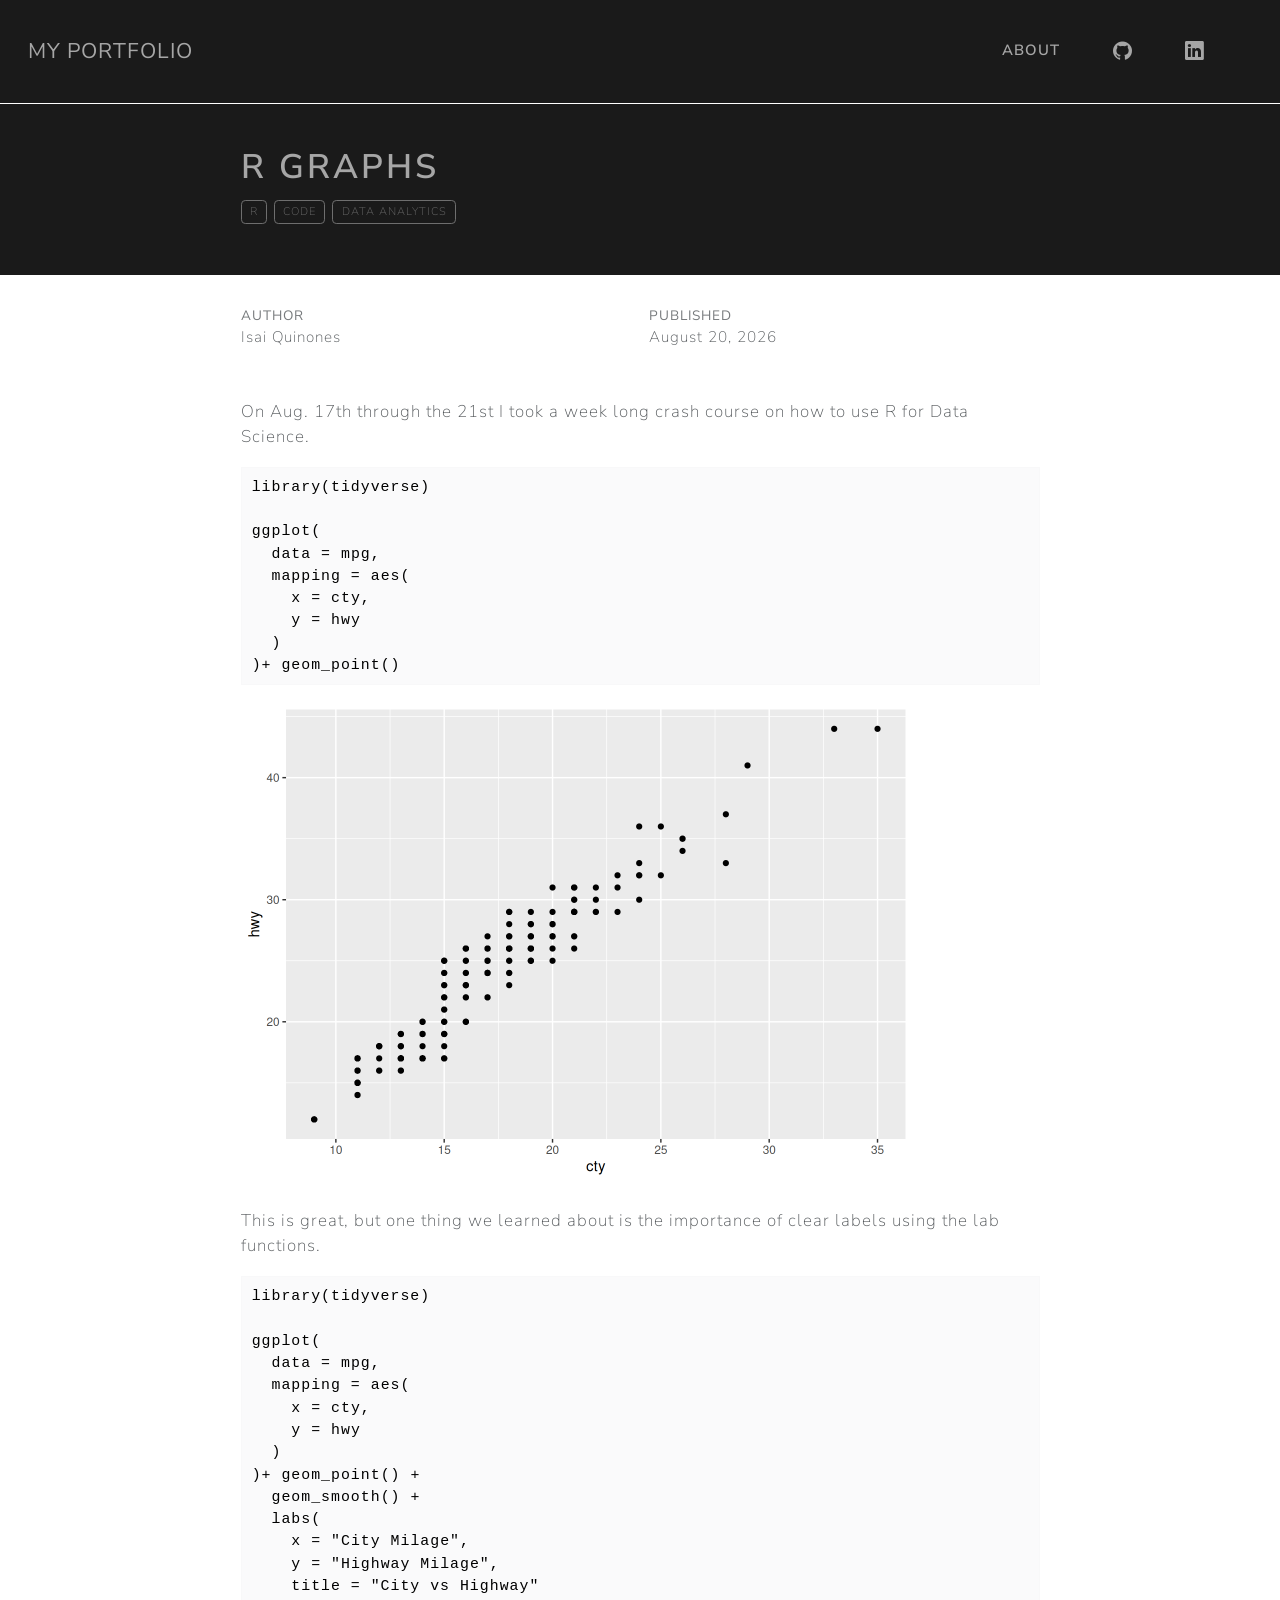
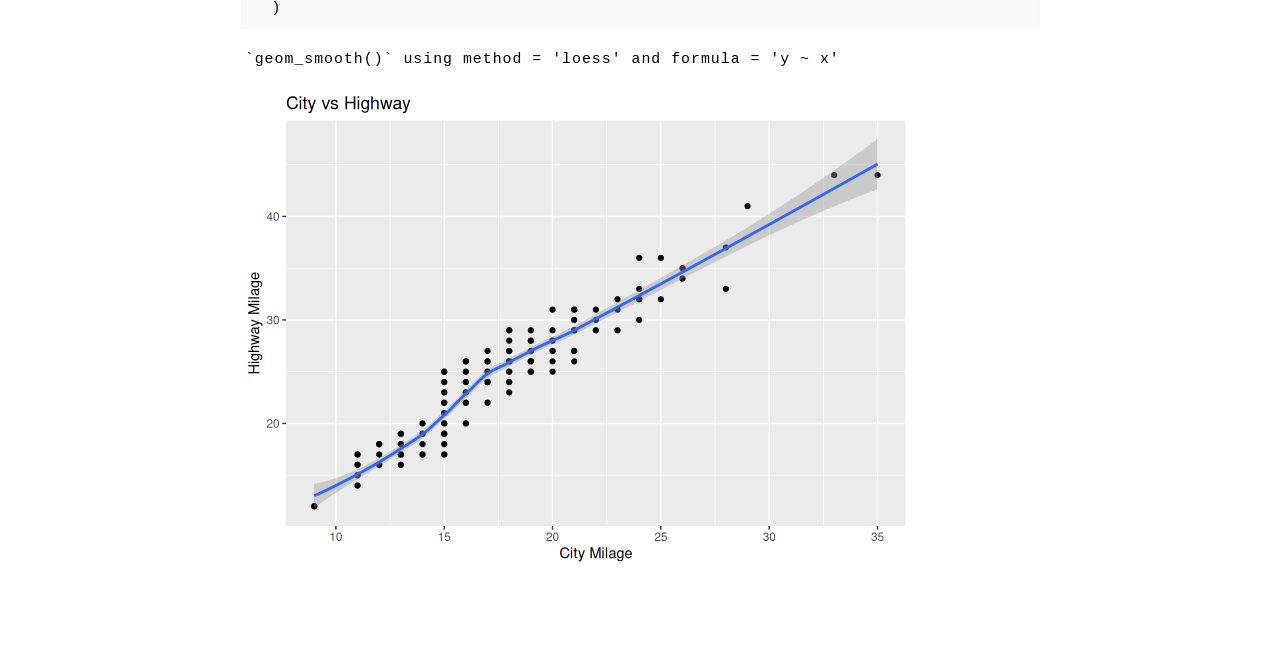
==== docs/posts/cool_ggplot_work/index.html @ ca0d8108 "1:26 pm Changes" ====
<!DOCTYPE html>
<html xmlns="http://www.w3.org/1999/xhtml" lang="en" xml:lang="en"><head>

<meta charset="utf-8">
<meta name="generator" content="quarto-1.8.27">

<meta name="viewport" content="width=device-width, initial-scale=1.0, user-scalable=yes">

<meta name="author" content="Isai Quinones">
<meta name="dcterms.date" content="2026-08-20">

<title>R Graphs – My Portfolio</title>
<style>
code{white-space: pre-wrap;}
span.smallcaps{font-variant: small-caps;}
div.columns{display: flex; gap: min(4vw, 1.5em);}
div.column{flex: auto; overflow-x: auto;}
div.hanging-indent{margin-left: 1.5em; text-indent: -1.5em;}
ul.task-list{list-style: none;}
ul.task-list li input[type="checkbox"] {
  width: 0.8em;
  margin: 0 0.8em 0.2em -1em; /* quarto-specific, see https://github.com/quarto-dev/quarto-cli/issues/4556 */ 
  vertical-align: middle;
}
/* CSS for syntax highlighting */
html { -webkit-text-size-adjust: 100%; }
pre > code.sourceCode { white-space: pre; position: relative; }
pre > code.sourceCode > span { display: inline-block; line-height: 1.25; }
pre > code.sourceCode > span:empty { height: 1.2em; }
.sourceCode { overflow: visible; }
code.sourceCode > span { color: inherit; text-decoration: inherit; }
div.sourceCode { margin: 1em 0; }
pre.sourceCode { margin: 0; }
@media screen {
div.sourceCode { overflow: auto; }
}
@media print {
pre > code.sourceCode { white-space: pre-wrap; }
pre > code.sourceCode > span { text-indent: -5em; padding-left: 5em; }
}
pre.numberSource code
  { counter-reset: source-line 0; }
pre.numberSource code > span
  { position: relative; left: -4em; counter-increment: source-line; }
pre.numberSource code > span > a:first-child::before
  { content: counter(source-line);
    position: relative; left: -1em; text-align: right; vertical-align: baseline;
    border: none; display: inline-block;
    -webkit-touch-callout: none; -webkit-user-select: none;
    -khtml-user-select: none; -moz-user-select: none;
    -ms-user-select: none; user-select: none;
    padding: 0 4px; width: 4em;
  }
pre.numberSource { margin-left: 3em;  padding-left: 4px; }
div.sourceCode
  {   }
@media screen {
pre > code.sourceCode > span > a:first-child::before { text-decoration: underline; }
}
</style>


<script src="../../site_libs/quarto-nav/quarto-nav.js"></script>
<script src="../../site_libs/quarto-nav/headroom.min.js"></script>
<script src="../../site_libs/clipboard/clipboard.min.js"></script>
<script src="../../site_libs/quarto-search/autocomplete.umd.js"></script>
<script src="../../site_libs/quarto-search/fuse.min.js"></script>
<script src="../../site_libs/quarto-search/quarto-search.js"></script>
<meta name="quarto:offset" content="../../">
<script src="../../site_libs/quarto-html/quarto.js" type="module"></script>
<script src="../../site_libs/quarto-html/tabsets/tabsets.js" type="module"></script>
<script src="../../site_libs/quarto-html/axe/axe-check.js" type="module"></script>
<script src="../../site_libs/quarto-html/popper.min.js"></script>
<script src="../../site_libs/quarto-html/tippy.umd.min.js"></script>
<script src="../../site_libs/quarto-html/anchor.min.js"></script>
<link href="../../site_libs/quarto-html/tippy.css" rel="stylesheet">
<link href="../../site_libs/quarto-html/quarto-syntax-highlighting-ed96de9b727972fe78a7b5d16c58bf87.css" rel="stylesheet" id="quarto-text-highlighting-styles">
<script src="../../site_libs/bootstrap/bootstrap.min.js"></script>
<link href="../../site_libs/bootstrap/bootstrap-icons.css" rel="stylesheet">
<link href="../../site_libs/bootstrap/bootstrap-ecc2c41da66b8dbb0d339e6754a59479.min.css" rel="stylesheet" append-hash="true" id="quarto-bootstrap" data-mode="light">
<script id="quarto-search-options" type="application/json">{
  "location": "navbar",
  "copy-button": false,
  "collapse-after": 3,
  "panel-placement": "end",
  "type": "overlay",
  "limit": 50,
  "keyboard-shortcut": [
    "f",
    "/",
    "s"
  ],
  "show-item-context": false,
  "language": {
    "search-no-results-text": "No results",
    "search-matching-documents-text": "matching documents",
    "search-copy-link-title": "Copy link to search",
    "search-hide-matches-text": "Hide additional matches",
    "search-more-match-text": "more match in this document",
    "search-more-matches-text": "more matches in this document",
    "search-clear-button-title": "Clear",
    "search-text-placeholder": "",
    "search-detached-cancel-button-title": "Cancel",
    "search-submit-button-title": "Submit",
    "search-label": "Search"
  }
}</script>


<link rel="stylesheet" href="../../styles.css">
</head>

<body class="nav-fixed fullcontent quarto-light">

<div id="quarto-search-results"></div>
  <header id="quarto-header" class="headroom fixed-top quarto-banner">
    <nav class="navbar navbar-expand-lg " data-bs-theme="dark">
      <div class="navbar-container container-fluid">
      <div class="navbar-brand-container mx-auto">
    <a class="navbar-brand" href="../../index.html">
    <span class="navbar-title">My Portfolio</span>
    </a>
  </div>
            <div id="quarto-search" class="" title="Search"></div>
          <button class="navbar-toggler" type="button" data-bs-toggle="collapse" data-bs-target="#navbarCollapse" aria-controls="navbarCollapse" role="menu" aria-expanded="false" aria-label="Toggle navigation" onclick="if (window.quartoToggleHeadroom) { window.quartoToggleHeadroom(); }">
  <span class="navbar-toggler-icon"></span>
</button>
          <div class="collapse navbar-collapse" id="navbarCollapse">
            <ul class="navbar-nav navbar-nav-scroll ms-auto">
  <li class="nav-item">
    <a class="nav-link" href="../../about.html"> 
<span class="menu-text">About</span></a>
  </li>  
  <li class="nav-item compact">
    <a class="nav-link" href="https://github.com/iquinones2/R-Data-Science-Portfolio.git"> <i class="bi bi-github" role="img">
</i> 
<span class="menu-text"></span></a>
  </li>  
  <li class="nav-item compact">
    <a class="nav-link" href="https://www.linkedin.com/in/isai-quinones-a147b42b8"> <i class="bi bi-linkedin" role="img">
</i> 
<span class="menu-text"></span></a>
  </li>  
</ul>
          </div> <!-- /navcollapse -->
            <div class="quarto-navbar-tools">
</div>
      </div> <!-- /container-fluid -->
    </nav>
</header>
<!-- content -->
<header id="title-block-header" class="quarto-title-block default page-columns page-full">
  <div class="quarto-title-banner page-columns page-full">
    <div class="quarto-title column-body">
      <h1 class="title">R Graphs</h1>
                                <div class="quarto-categories">
                <div class="quarto-category">R</div>
                <div class="quarto-category">Code</div>
                <div class="quarto-category">data analytics</div>
              </div>
                  </div>
  </div>
    
  
  <div class="quarto-title-meta">

      <div>
      <div class="quarto-title-meta-heading">Author</div>
      <div class="quarto-title-meta-contents">
               <p>Isai Quinones </p>
            </div>
    </div>
      
      <div>
      <div class="quarto-title-meta-heading">Published</div>
      <div class="quarto-title-meta-contents">
        <p class="date">August 20, 2026</p>
      </div>
    </div>
    
      
    </div>
    
  
  </header><div id="quarto-content" class="quarto-container page-columns page-rows-contents page-layout-article page-navbar">
<!-- sidebar -->
<!-- margin-sidebar -->
    
<!-- main -->
<main class="content quarto-banner-title-block" id="quarto-document-content">





<p>On Aug.&nbsp;17th through the 21st I took a week long crash course on how to use R for Data Science.</p>
<div class="cell">
<div class="code-copy-outer-scaffold"><div class="sourceCode cell-code" id="cb1"><pre class="sourceCode r code-with-copy"><code class="sourceCode r"><span id="cb1-1"><a href="#cb1-1" aria-hidden="true" tabindex="-1"></a><span class="fu">library</span>(tidyverse)</span>
<span id="cb1-2"><a href="#cb1-2" aria-hidden="true" tabindex="-1"></a></span>
<span id="cb1-3"><a href="#cb1-3" aria-hidden="true" tabindex="-1"></a><span class="fu">ggplot</span>(</span>
<span id="cb1-4"><a href="#cb1-4" aria-hidden="true" tabindex="-1"></a>  <span class="at">data =</span> mpg, </span>
<span id="cb1-5"><a href="#cb1-5" aria-hidden="true" tabindex="-1"></a>  <span class="at">mapping =</span> <span class="fu">aes</span>(</span>
<span id="cb1-6"><a href="#cb1-6" aria-hidden="true" tabindex="-1"></a>    <span class="at">x =</span> cty,</span>
<span id="cb1-7"><a href="#cb1-7" aria-hidden="true" tabindex="-1"></a>    <span class="at">y =</span> hwy</span>
<span id="cb1-8"><a href="#cb1-8" aria-hidden="true" tabindex="-1"></a>  )</span>
<span id="cb1-9"><a href="#cb1-9" aria-hidden="true" tabindex="-1"></a>)<span class="sc">+</span> <span class="fu">geom_point</span>()</span></code></pre></div><button title="Copy to Clipboard" class="code-copy-button"><i class="bi"></i></button></div>
<div class="cell-output-display">
<div>
<figure class="figure">
<p><img src="index_files/figure-html/MPG in city vs highway-1.png" class="img-fluid figure-img" width="672"></p>
</figure>
</div>
</div>
</div>
<p>This is great, but one thing we learned about is the importance of clear labels using the lab functions.</p>
<div class="cell">
<div class="code-copy-outer-scaffold"><div class="sourceCode cell-code" id="cb2"><pre class="sourceCode r code-with-copy"><code class="sourceCode r"><span id="cb2-1"><a href="#cb2-1" aria-hidden="true" tabindex="-1"></a><span class="fu">library</span>(tidyverse)</span>
<span id="cb2-2"><a href="#cb2-2" aria-hidden="true" tabindex="-1"></a></span>
<span id="cb2-3"><a href="#cb2-3" aria-hidden="true" tabindex="-1"></a><span class="fu">ggplot</span>(</span>
<span id="cb2-4"><a href="#cb2-4" aria-hidden="true" tabindex="-1"></a>  <span class="at">data =</span> mpg, </span>
<span id="cb2-5"><a href="#cb2-5" aria-hidden="true" tabindex="-1"></a>  <span class="at">mapping =</span> <span class="fu">aes</span>(</span>
<span id="cb2-6"><a href="#cb2-6" aria-hidden="true" tabindex="-1"></a>    <span class="at">x =</span> cty,</span>
<span id="cb2-7"><a href="#cb2-7" aria-hidden="true" tabindex="-1"></a>    <span class="at">y =</span> hwy</span>
<span id="cb2-8"><a href="#cb2-8" aria-hidden="true" tabindex="-1"></a>  )</span>
<span id="cb2-9"><a href="#cb2-9" aria-hidden="true" tabindex="-1"></a>)<span class="sc">+</span> <span class="fu">geom_point</span>() <span class="sc">+</span> </span>
<span id="cb2-10"><a href="#cb2-10" aria-hidden="true" tabindex="-1"></a>  <span class="fu">geom_smooth</span>() <span class="sc">+</span> </span>
<span id="cb2-11"><a href="#cb2-11" aria-hidden="true" tabindex="-1"></a>  <span class="fu">labs</span>(</span>
<span id="cb2-12"><a href="#cb2-12" aria-hidden="true" tabindex="-1"></a>    <span class="at">x =</span> <span class="st">"City Milage"</span>,</span>
<span id="cb2-13"><a href="#cb2-13" aria-hidden="true" tabindex="-1"></a>    <span class="at">y =</span> <span class="st">"Highway Milage"</span>, </span>
<span id="cb2-14"><a href="#cb2-14" aria-hidden="true" tabindex="-1"></a>    <span class="at">title =</span> <span class="st">"City vs Highway"</span></span>
<span id="cb2-15"><a href="#cb2-15" aria-hidden="true" tabindex="-1"></a>  )</span></code></pre></div><button title="Copy to Clipboard" class="code-copy-button"><i class="bi"></i></button></div>
<div class="cell-output cell-output-stderr">
<pre><code>`geom_smooth()` using method = 'loess' and formula = 'y ~ x'</code></pre>
</div>
<div class="cell-output-display">
<div>
<figure class="figure">
<p><img src="index_files/figure-html/c2-1.png" class="img-fluid figure-img" width="672"></p>
</figure>
</div>
</div>
</div>



</main> <!-- /main -->
<script id="quarto-html-after-body" type="application/javascript">
  window.document.addEventListener("DOMContentLoaded", function (event) {
    const icon = "";
    const anchorJS = new window.AnchorJS();
    anchorJS.options = {
      placement: 'right',
      icon: icon
    };
    anchorJS.add('.anchored');
    const isCodeAnnotation = (el) => {
      for (const clz of el.classList) {
        if (clz.startsWith('code-annotation-')) {                     
          return true;
        }
      }
      return false;
    }
    const onCopySuccess = function(e) {
      // button target
      const button = e.trigger;
      // don't keep focus
      button.blur();
      // flash "checked"
      button.classList.add('code-copy-button-checked');
      var currentTitle = button.getAttribute("title");
      button.setAttribute("title", "Copied!");
      let tooltip;
      if (window.bootstrap) {
        button.setAttribute("data-bs-toggle", "tooltip");
        button.setAttribute("data-bs-placement", "left");
        button.setAttribute("data-bs-title", "Copied!");
        tooltip = new bootstrap.Tooltip(button, 
          { trigger: "manual", 
            customClass: "code-copy-button-tooltip",
            offset: [0, -8]});
        tooltip.show();    
      }
      setTimeout(function() {
        if (tooltip) {
          tooltip.hide();
          button.removeAttribute("data-bs-title");
          button.removeAttribute("data-bs-toggle");
          button.removeAttribute("data-bs-placement");
        }
        button.setAttribute("title", currentTitle);
        button.classList.remove('code-copy-button-checked');
      }, 1000);
      // clear code selection
      e.clearSelection();
    }
    const getTextToCopy = function(trigger) {
      const outerScaffold = trigger.parentElement.cloneNode(true);
      const codeEl = outerScaffold.querySelector('code');
      for (const childEl of codeEl.children) {
        if (isCodeAnnotation(childEl)) {
          childEl.remove();
        }
      }
      return codeEl.innerText;
    }
    const clipboard = new window.ClipboardJS('.code-copy-button:not([data-in-quarto-modal])', {
      text: getTextToCopy
    });
    clipboard.on('success', onCopySuccess);
    if (window.document.getElementById('quarto-embedded-source-code-modal')) {
      const clipboardModal = new window.ClipboardJS('.code-copy-button[data-in-quarto-modal]', {
        text: getTextToCopy,
        container: window.document.getElementById('quarto-embedded-source-code-modal')
      });
      clipboardModal.on('success', onCopySuccess);
    }
      var localhostRegex = new RegExp(/^(?:http|https):\/\/localhost\:?[0-9]*\//);
      var mailtoRegex = new RegExp(/^mailto:/);
        var filterRegex = new RegExp('/' + window.location.host + '/');
      var isInternal = (href) => {
          return filterRegex.test(href) || localhostRegex.test(href) || mailtoRegex.test(href);
      }
      // Inspect non-navigation links and adorn them if external
     var links = window.document.querySelectorAll('a[href]:not(.nav-link):not(.navbar-brand):not(.toc-action):not(.sidebar-link):not(.sidebar-item-toggle):not(.pagination-link):not(.no-external):not([aria-hidden]):not(.dropdown-item):not(.quarto-navigation-tool):not(.about-link)');
      for (var i=0; i<links.length; i++) {
        const link = links[i];
        if (!isInternal(link.href)) {
          // undo the damage that might have been done by quarto-nav.js in the case of
          // links that we want to consider external
          if (link.dataset.originalHref !== undefined) {
            link.href = link.dataset.originalHref;
          }
        }
      }
    function tippyHover(el, contentFn, onTriggerFn, onUntriggerFn) {
      const config = {
        allowHTML: true,
        maxWidth: 500,
        delay: 100,
        arrow: false,
        appendTo: function(el) {
            return el.parentElement;
        },
        interactive: true,
        interactiveBorder: 10,
        theme: 'quarto',
        placement: 'bottom-start',
      };
      if (contentFn) {
        config.content = contentFn;
      }
      if (onTriggerFn) {
        config.onTrigger = onTriggerFn;
      }
      if (onUntriggerFn) {
        config.onUntrigger = onUntriggerFn;
      }
      window.tippy(el, config); 
    }
    const noterefs = window.document.querySelectorAll('a[role="doc-noteref"]');
    for (var i=0; i<noterefs.length; i++) {
      const ref = noterefs[i];
      tippyHover(ref, function() {
        // use id or data attribute instead here
        let href = ref.getAttribute('data-footnote-href') || ref.getAttribute('href');
        try { href = new URL(href).hash; } catch {}
        const id = href.replace(/^#\/?/, "");
        const note = window.document.getElementById(id);
        if (note) {
          return note.innerHTML;
        } else {
          return "";
        }
      });
    }
    const xrefs = window.document.querySelectorAll('a.quarto-xref');
    const processXRef = (id, note) => {
      // Strip column container classes
      const stripColumnClz = (el) => {
        el.classList.remove("page-full", "page-columns");
        if (el.children) {
          for (const child of el.children) {
            stripColumnClz(child);
          }
        }
      }
      stripColumnClz(note)
      if (id === null || id.startsWith('sec-')) {
        // Special case sections, only their first couple elements
        const container = document.createElement("div");
        if (note.children && note.children.length > 2) {
          container.appendChild(note.children[0].cloneNode(true));
          for (let i = 1; i < note.children.length; i++) {
            const child = note.children[i];
            if (child.tagName === "P" && child.innerText === "") {
              continue;
            } else {
              container.appendChild(child.cloneNode(true));
              break;
            }
          }
          if (window.Quarto?.typesetMath) {
            window.Quarto.typesetMath(container);
          }
          return container.innerHTML
        } else {
          if (window.Quarto?.typesetMath) {
            window.Quarto.typesetMath(note);
          }
          return note.innerHTML;
        }
      } else {
        // Remove any anchor links if they are present
        const anchorLink = note.querySelector('a.anchorjs-link');
        if (anchorLink) {
          anchorLink.remove();
        }
        if (window.Quarto?.typesetMath) {
          window.Quarto.typesetMath(note);
        }
        if (note.classList.contains("callout")) {
          return note.outerHTML;
        } else {
          return note.innerHTML;
        }
      }
    }
    for (var i=0; i<xrefs.length; i++) {
      const xref = xrefs[i];
      tippyHover(xref, undefined, function(instance) {
        instance.disable();
        let url = xref.getAttribute('href');
        let hash = undefined; 
        if (url.startsWith('#')) {
          hash = url;
        } else {
          try { hash = new URL(url).hash; } catch {}
        }
        if (hash) {
          const id = hash.replace(/^#\/?/, "");
          const note = window.document.getElementById(id);
          if (note !== null) {
            try {
              const html = processXRef(id, note.cloneNode(true));
              instance.setContent(html);
            } finally {
              instance.enable();
              instance.show();
            }
          } else {
            // See if we can fetch this
            fetch(url.split('#')[0])
            .then(res => res.text())
            .then(html => {
              const parser = new DOMParser();
              const htmlDoc = parser.parseFromString(html, "text/html");
              const note = htmlDoc.getElementById(id);
              if (note !== null) {
                const html = processXRef(id, note);
                instance.setContent(html);
              } 
            }).finally(() => {
              instance.enable();
              instance.show();
            });
          }
        } else {
          // See if we can fetch a full url (with no hash to target)
          // This is a special case and we should probably do some content thinning / targeting
          fetch(url)
          .then(res => res.text())
          .then(html => {
            const parser = new DOMParser();
            const htmlDoc = parser.parseFromString(html, "text/html");
            const note = htmlDoc.querySelector('main.content');
            if (note !== null) {
              // This should only happen for chapter cross references
              // (since there is no id in the URL)
              // remove the first header
              if (note.children.length > 0 && note.children[0].tagName === "HEADER") {
                note.children[0].remove();
              }
              const html = processXRef(null, note);
              instance.setContent(html);
            } 
          }).finally(() => {
            instance.enable();
            instance.show();
          });
        }
      }, function(instance) {
      });
    }
        let selectedAnnoteEl;
        const selectorForAnnotation = ( cell, annotation) => {
          let cellAttr = 'data-code-cell="' + cell + '"';
          let lineAttr = 'data-code-annotation="' +  annotation + '"';
          const selector = 'span[' + cellAttr + '][' + lineAttr + ']';
          return selector;
        }
        const selectCodeLines = (annoteEl) => {
          const doc = window.document;
          const targetCell = annoteEl.getAttribute("data-target-cell");
          const targetAnnotation = annoteEl.getAttribute("data-target-annotation");
          const annoteSpan = window.document.querySelector(selectorForAnnotation(targetCell, targetAnnotation));
          const lines = annoteSpan.getAttribute("data-code-lines").split(",");
          const lineIds = lines.map((line) => {
            return targetCell + "-" + line;
          })
          let top = null;
          let height = null;
          let parent = null;
          if (lineIds.length > 0) {
              //compute the position of the single el (top and bottom and make a div)
              const el = window.document.getElementById(lineIds[0]);
              top = el.offsetTop;
              height = el.offsetHeight;
              parent = el.parentElement.parentElement;
            if (lineIds.length > 1) {
              const lastEl = window.document.getElementById(lineIds[lineIds.length - 1]);
              const bottom = lastEl.offsetTop + lastEl.offsetHeight;
              height = bottom - top;
            }
            if (top !== null && height !== null && parent !== null) {
              // cook up a div (if necessary) and position it 
              let div = window.document.getElementById("code-annotation-line-highlight");
              if (div === null) {
                div = window.document.createElement("div");
                div.setAttribute("id", "code-annotation-line-highlight");
                div.style.position = 'absolute';
                parent.appendChild(div);
              }
              div.style.top = top - 2 + "px";
              div.style.height = height + 4 + "px";
              div.style.left = 0;
              let gutterDiv = window.document.getElementById("code-annotation-line-highlight-gutter");
              if (gutterDiv === null) {
                gutterDiv = window.document.createElement("div");
                gutterDiv.setAttribute("id", "code-annotation-line-highlight-gutter");
                gutterDiv.style.position = 'absolute';
                const codeCell = window.document.getElementById(targetCell);
                const gutter = codeCell.querySelector('.code-annotation-gutter');
                gutter.appendChild(gutterDiv);
              }
              gutterDiv.style.top = top - 2 + "px";
              gutterDiv.style.height = height + 4 + "px";
            }
            selectedAnnoteEl = annoteEl;
          }
        };
        const unselectCodeLines = () => {
          const elementsIds = ["code-annotation-line-highlight", "code-annotation-line-highlight-gutter"];
          elementsIds.forEach((elId) => {
            const div = window.document.getElementById(elId);
            if (div) {
              div.remove();
            }
          });
          selectedAnnoteEl = undefined;
        };
          // Handle positioning of the toggle
      window.addEventListener(
        "resize",
        throttle(() => {
          elRect = undefined;
          if (selectedAnnoteEl) {
            selectCodeLines(selectedAnnoteEl);
          }
        }, 10)
      );
      function throttle(fn, ms) {
      let throttle = false;
      let timer;
        return (...args) => {
          if(!throttle) { // first call gets through
              fn.apply(this, args);
              throttle = true;
          } else { // all the others get throttled
              if(timer) clearTimeout(timer); // cancel #2
              timer = setTimeout(() => {
                fn.apply(this, args);
                timer = throttle = false;
              }, ms);
          }
        };
      }
        // Attach click handler to the DT
        const annoteDls = window.document.querySelectorAll('dt[data-target-cell]');
        for (const annoteDlNode of annoteDls) {
          annoteDlNode.addEventListener('click', (event) => {
            const clickedEl = event.target;
            if (clickedEl !== selectedAnnoteEl) {
              unselectCodeLines();
              const activeEl = window.document.querySelector('dt[data-target-cell].code-annotation-active');
              if (activeEl) {
                activeEl.classList.remove('code-annotation-active');
              }
              selectCodeLines(clickedEl);
              clickedEl.classList.add('code-annotation-active');
            } else {
              // Unselect the line
              unselectCodeLines();
              clickedEl.classList.remove('code-annotation-active');
            }
          });
        }
    const findCites = (el) => {
      const parentEl = el.parentElement;
      if (parentEl) {
        const cites = parentEl.dataset.cites;
        if (cites) {
          return {
            el,
            cites: cites.split(' ')
          };
        } else {
          return findCites(el.parentElement)
        }
      } else {
        return undefined;
      }
    };
    var bibliorefs = window.document.querySelectorAll('a[role="doc-biblioref"]');
    for (var i=0; i<bibliorefs.length; i++) {
      const ref = bibliorefs[i];
      const citeInfo = findCites(ref);
      if (citeInfo) {
        tippyHover(citeInfo.el, function() {
          var popup = window.document.createElement('div');
          citeInfo.cites.forEach(function(cite) {
            var citeDiv = window.document.createElement('div');
            citeDiv.classList.add('hanging-indent');
            citeDiv.classList.add('csl-entry');
            var biblioDiv = window.document.getElementById('ref-' + cite);
            if (biblioDiv) {
              citeDiv.innerHTML = biblioDiv.innerHTML;
            }
            popup.appendChild(citeDiv);
          });
          return popup.innerHTML;
        });
      }
    }
  });
  </script>
</div> <!-- /content -->




</body></html>
---- docs/site_libs/quarto-html/tippy.css ----
.tippy-box[data-animation=fade][data-state=hidden]{opacity:0}[data-tippy-root]{max-width:calc(100vw - 10px)}.tippy-box{position:relative;background-color:#333;color:#fff;border-radius:4px;font-size:14px;line-height:1.4;white-space:normal;outline:0;transition-property:transform,visibility,opacity}.tippy-box[data-placement^=top]>.tippy-arrow{bottom:0}.tippy-box[data-placement^=top]>.tippy-arrow:before{bottom:-7px;left:0;border-width:8px 8px 0;border-top-color:initial;transform-origin:center top}.tippy-box[data-placement^=bottom]>.tippy-arrow{top:0}.tippy-box[data-placement^=bottom]>.tippy-arrow:before{top:-7px;left:0;border-width:0 8px 8px;border-bottom-color:initial;transform-origin:center bottom}.tippy-box[data-placement^=left]>.tippy-arrow{right:0}.tippy-box[data-placement^=left]>.tippy-arrow:before{border-width:8px 0 8px 8px;border-left-color:initial;right:-7px;transform-origin:center left}.tippy-box[data-placement^=right]>.tippy-arrow{left:0}.tippy-box[data-placement^=right]>.tippy-arrow:before{left:-7px;border-width:8px 8px 8px 0;border-right-color:initial;transform-origin:center right}.tippy-box[data-inertia][data-state=visible]{transition-timing-function:cubic-bezier(.54,1.5,.38,1.11)}.tippy-arrow{width:16px;height:16px;color:#333}.tippy-arrow:before{content:"";position:absolute;border-color:transparent;border-style:solid}.tippy-content{position:relative;padding:5px 9px;z-index:1}
---- docs/styles.css ----
/* css styles */
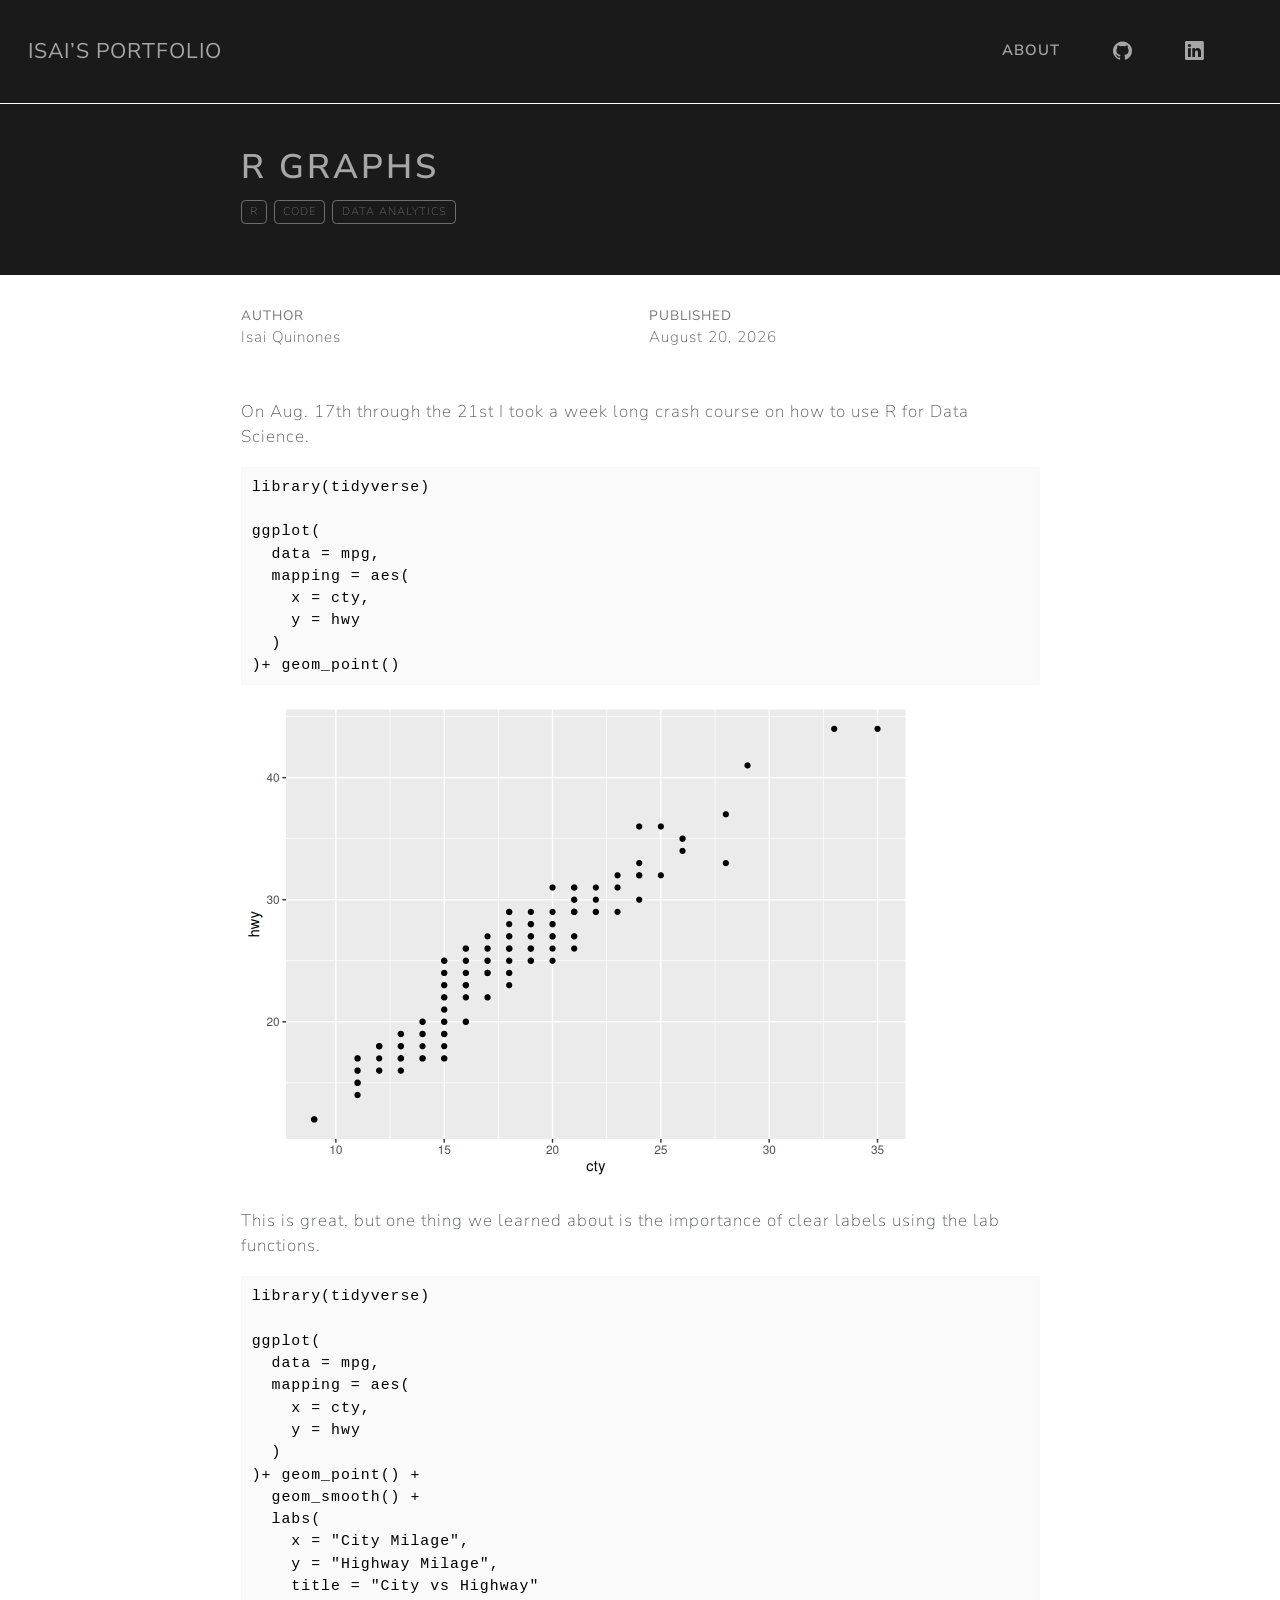
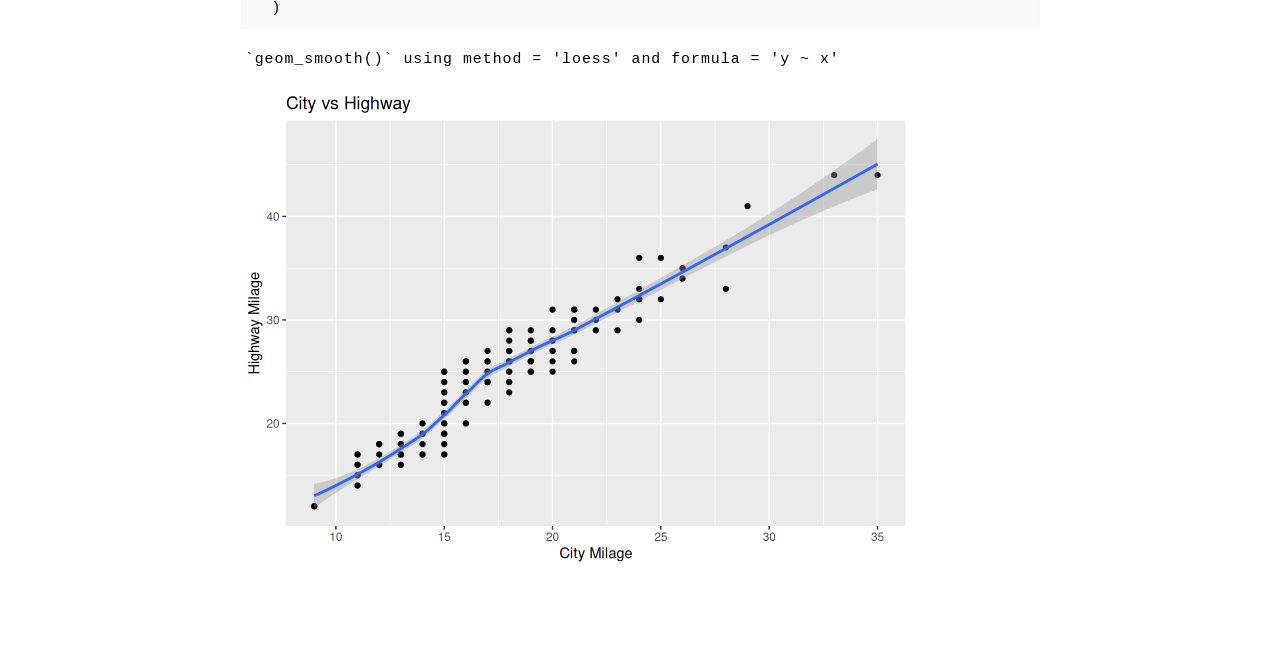
==== commit 8381892b: "Finance Blog start" ====
--- a/docs/posts/cool_ggplot_work/index.html
+++ b/docs/posts/cool_ggplot_work/index.html
@@ -9,7 +9,7 @@
 <meta name="author" content="Isai Quinones">
 <meta name="dcterms.date" content="2026-08-20">
 
-<title>R Graphs – My Portfolio</title>
+<title>R Graphs – Isai’s Portfolio</title>
 <style>
 code{white-space: pre-wrap;}
 span.smallcaps{font-variant: small-caps;}
@@ -118,7 +118,7 @@
       <div class="navbar-container container-fluid">
       <div class="navbar-brand-container mx-auto">
     <a class="navbar-brand" href="../../index.html">
-    <span class="navbar-title">My Portfolio</span>
+    <span class="navbar-title">Isai’s Portfolio</span>
     </a>
   </div>
             <div id="quarto-search" class="" title="Search"></div>
@@ -156,7 +156,7 @@
                                 <div class="quarto-categories">
                 <div class="quarto-category">R</div>
                 <div class="quarto-category">Code</div>
-                <div class="quarto-category">data analytics</div>
+                <div class="quarto-category">Data Analytics</div>
               </div>
                   </div>
   </div>
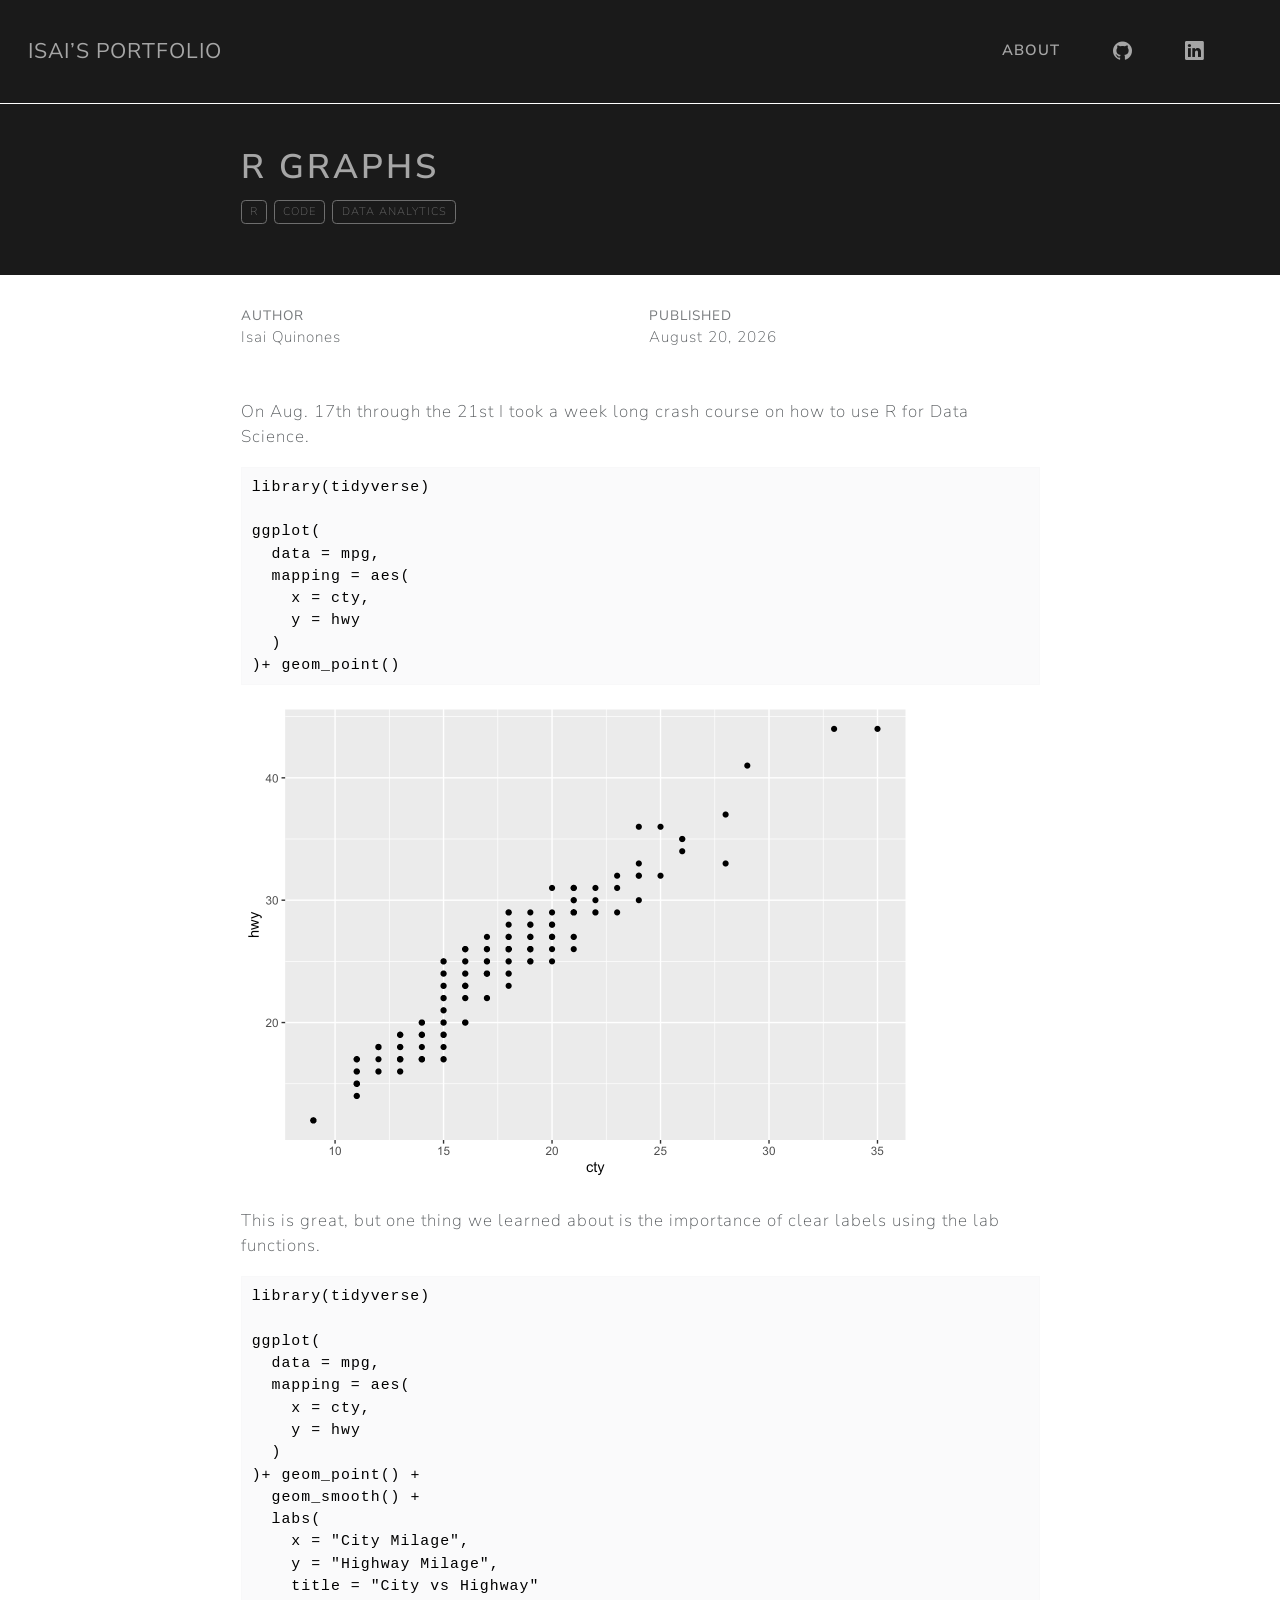
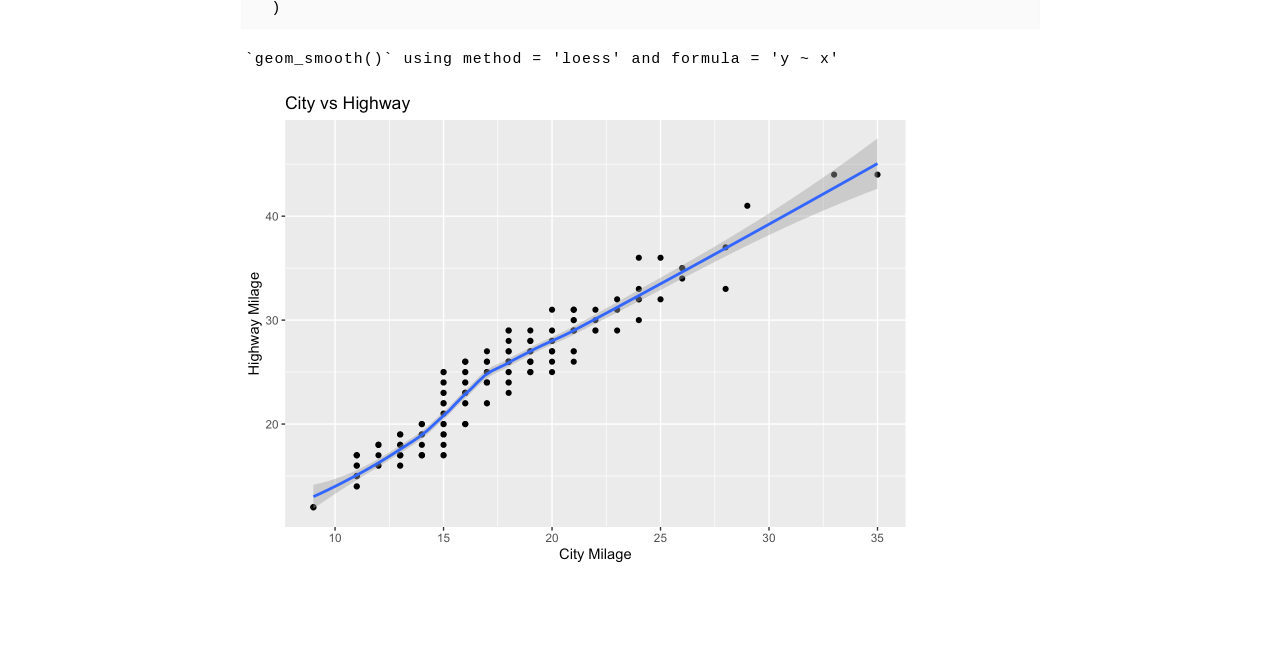
==== commit 2797ab3d: "Add new HTML page for "My Dog" and fix missing newline in Stock & Bond index.qmd" ====
--- a/docs/posts/cool_ggplot_work/index.html
+++ b/docs/posts/cool_ggplot_work/index.html
@@ -2,7 +2,7 @@
 <html xmlns="http://www.w3.org/1999/xhtml" lang="en" xml:lang="en"><head>
 
 <meta charset="utf-8">
-<meta name="generator" content="quarto-1.8.27">
+<meta name="generator" content="quarto-1.10.18">
 
 <meta name="viewport" content="width=device-width, initial-scale=1.0, user-scalable=yes">
 
@@ -11,10 +11,16 @@
 
 <title>R Graphs – Isai’s Portfolio</title>
 <style>
-code{white-space: pre-wrap;}
+/* Default styles provided by pandoc.
+** See https://pandoc.org/MANUAL.html#variables-for-html for config info.
+*/
 span.smallcaps{font-variant: small-caps;}
-div.columns{display: flex; gap: min(4vw, 1.5em);}
-div.column{flex: auto; overflow-x: auto;}
+div.columns{display: flex; gap: 1.5em;}
+div.column{flex: auto;}
+@media screen {
+div.columns{gap: min(4vw, 1.5em);}
+div.column{overflow-x: auto;}
+}
 div.hanging-indent{margin-left: 1.5em; text-indent: -1.5em;}
 ul.task-list{list-style: none;}
 ul.task-list li input[type="checkbox"] {
@@ -69,15 +75,14 @@
 <meta name="quarto:offset" content="../../">
 <script src="../../site_libs/quarto-html/quarto.js" type="module"></script>
 <script src="../../site_libs/quarto-html/tabsets/tabsets.js" type="module"></script>
-<script src="../../site_libs/quarto-html/axe/axe-check.js" type="module"></script>
 <script src="../../site_libs/quarto-html/popper.min.js"></script>
 <script src="../../site_libs/quarto-html/tippy.umd.min.js"></script>
 <script src="../../site_libs/quarto-html/anchor.min.js"></script>
 <link href="../../site_libs/quarto-html/tippy.css" rel="stylesheet">
-<link href="../../site_libs/quarto-html/quarto-syntax-highlighting-ed96de9b727972fe78a7b5d16c58bf87.css" rel="stylesheet" id="quarto-text-highlighting-styles">
+<link href="../../site_libs/quarto-html/quarto-syntax-highlighting-64a204ab8560d761af7679ceaba22944.css" rel="stylesheet" id="quarto-text-highlighting-styles">
 <script src="../../site_libs/bootstrap/bootstrap.min.js"></script>
 <link href="../../site_libs/bootstrap/bootstrap-icons.css" rel="stylesheet">
-<link href="../../site_libs/bootstrap/bootstrap-ecc2c41da66b8dbb0d339e6754a59479.min.css" rel="stylesheet" append-hash="true" id="quarto-bootstrap" data-mode="light">
+<link href="../../site_libs/bootstrap/bootstrap-b0ee52e4dc8db0fb1c3a6dbd8a6b6139.min.css" rel="stylesheet" append-hash="true" id="quarto-bootstrap" data-mode="light">
 <script id="quarto-search-options" type="application/json">{
   "location": "navbar",
   "copy-button": false,
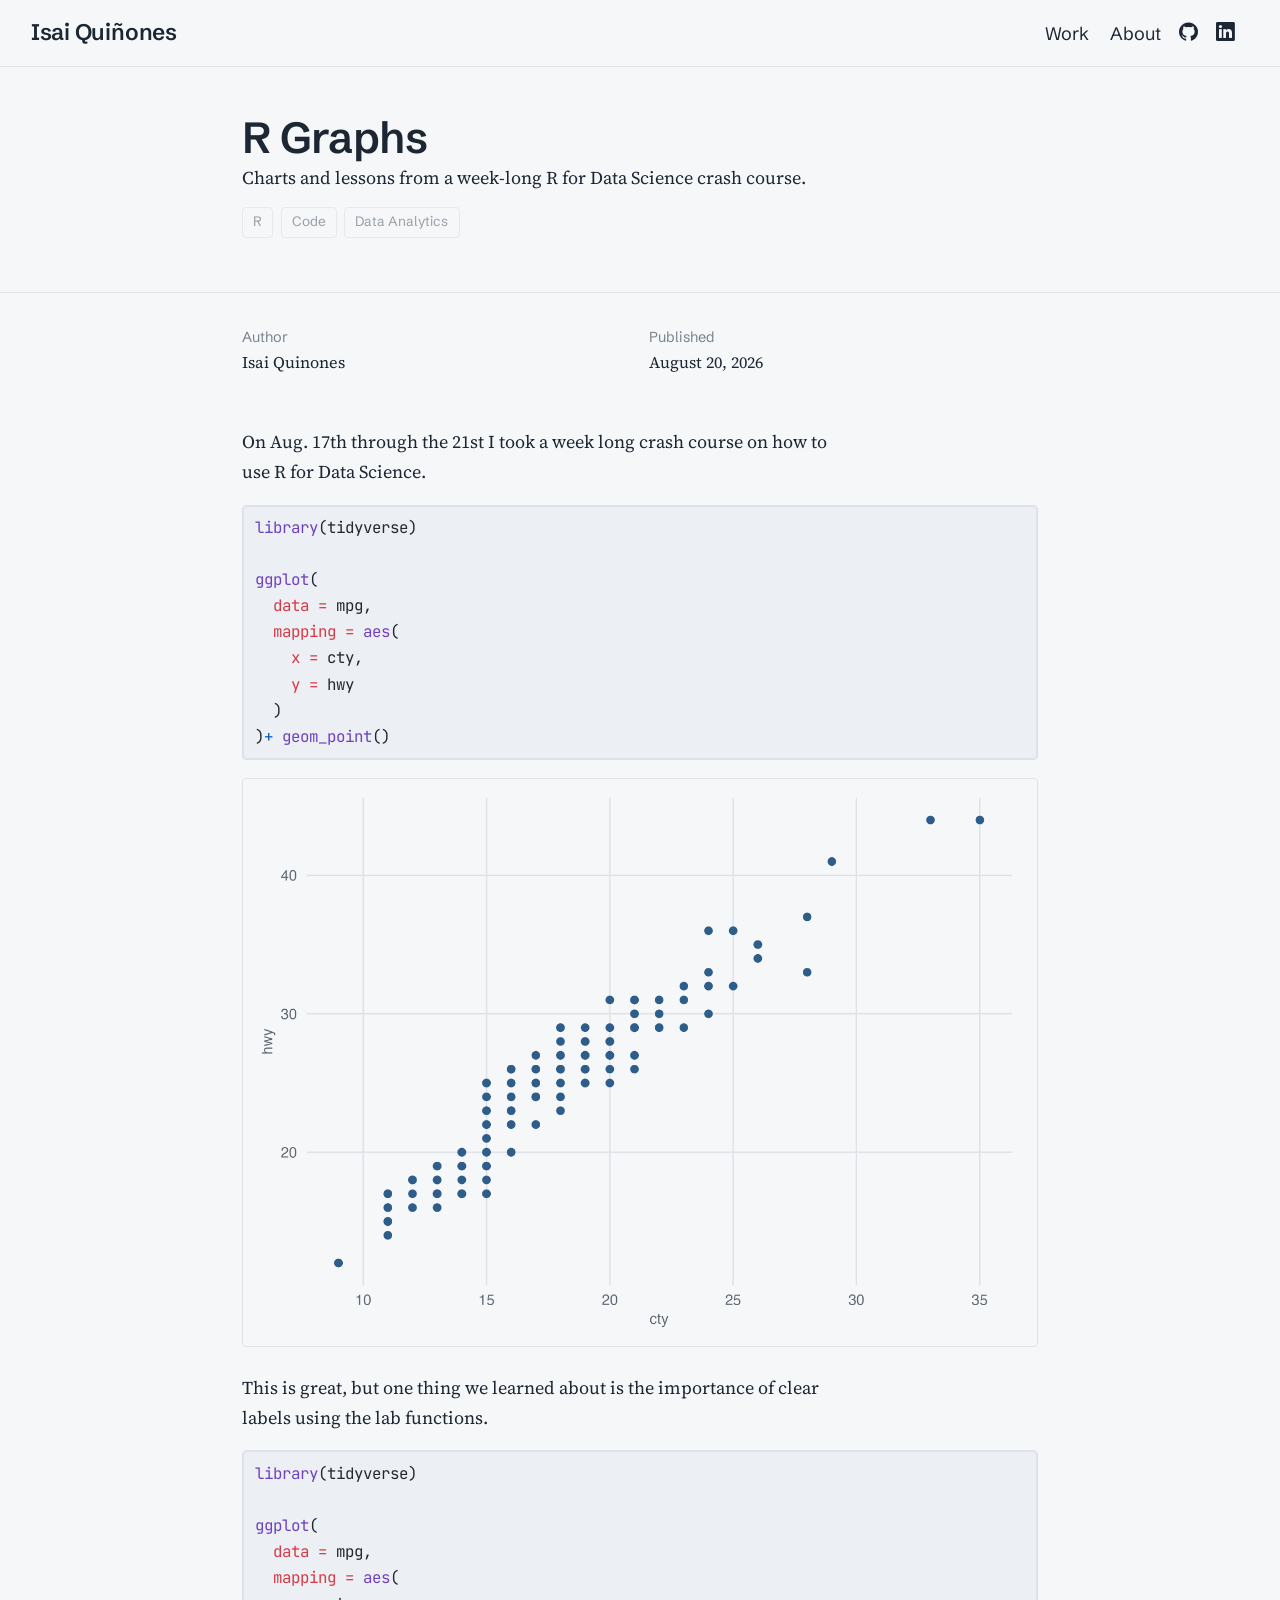
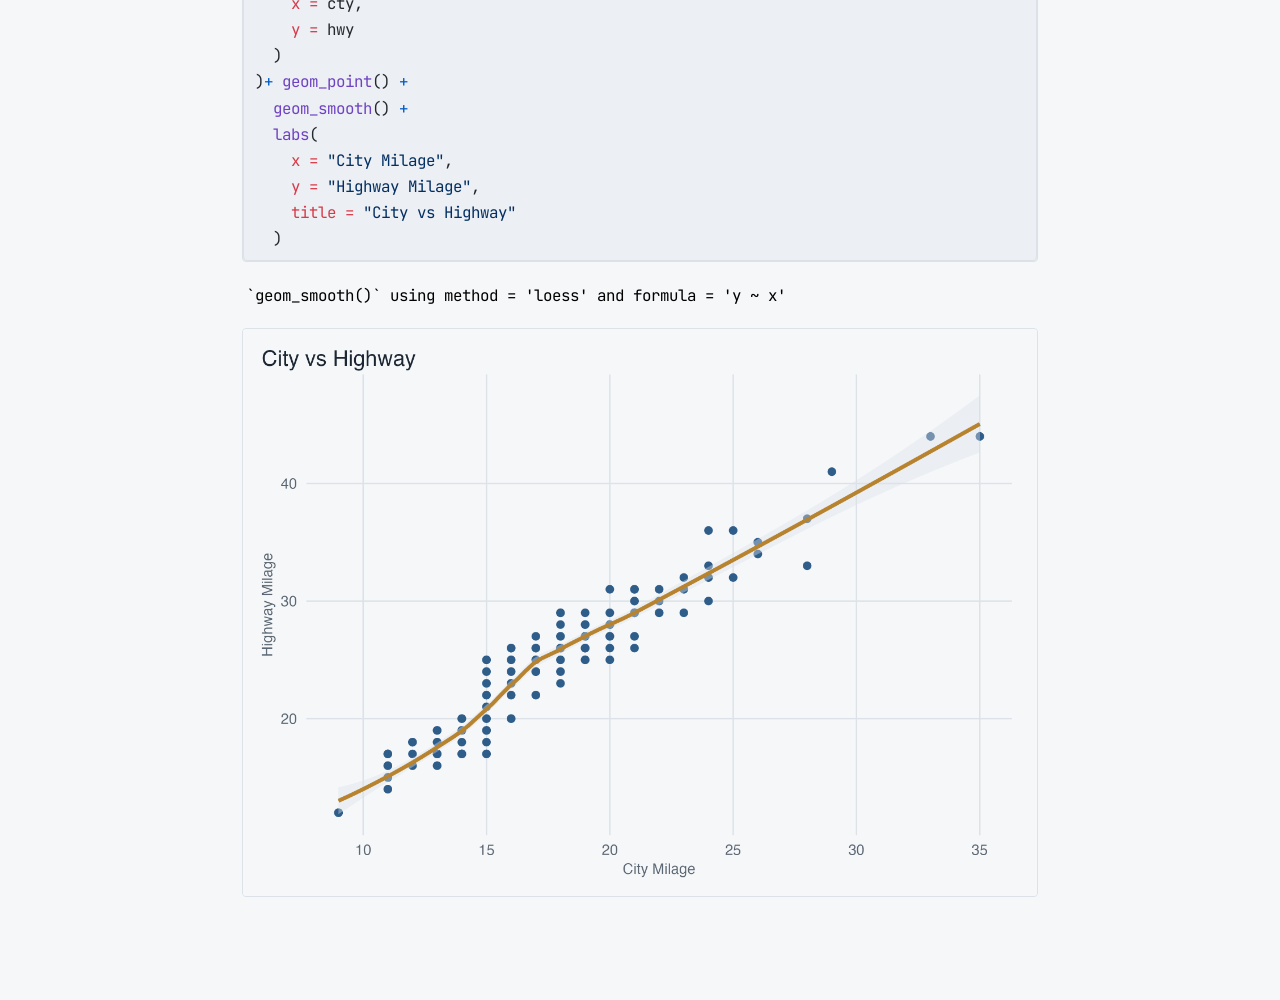
==== commit 99833c07: "Add new syntax highlighting styles, update portfolio layout, and include new images - Introduced a n" ====
--- a/docs/posts/cool_ggplot_work/index.html
+++ b/docs/posts/cool_ggplot_work/index.html
@@ -8,8 +8,9 @@
 
 <meta name="author" content="Isai Quinones">
 <meta name="dcterms.date" content="2026-08-20">
-
-<title>R Graphs – Isai’s Portfolio</title>
+<meta name="description" content="Charts and lessons from a week-long R for Data Science crash course.">
+
+<title>R Graphs – Isai Quiñones</title>
 <style>
 /* Default styles provided by pandoc.
 ** See https://pandoc.org/MANUAL.html#variables-for-html for config info.
@@ -79,10 +80,10 @@
 <script src="../../site_libs/quarto-html/tippy.umd.min.js"></script>
 <script src="../../site_libs/quarto-html/anchor.min.js"></script>
 <link href="../../site_libs/quarto-html/tippy.css" rel="stylesheet">
-<link href="../../site_libs/quarto-html/quarto-syntax-highlighting-64a204ab8560d761af7679ceaba22944.css" rel="stylesheet" id="quarto-text-highlighting-styles">
+<link href="../../site_libs/quarto-html/quarto-syntax-highlighting-2411b9424b0e2cbcb467ea465e37b99a.css" rel="stylesheet" id="quarto-text-highlighting-styles">
 <script src="../../site_libs/bootstrap/bootstrap.min.js"></script>
 <link href="../../site_libs/bootstrap/bootstrap-icons.css" rel="stylesheet">
-<link href="../../site_libs/bootstrap/bootstrap-b0ee52e4dc8db0fb1c3a6dbd8a6b6139.min.css" rel="stylesheet" append-hash="true" id="quarto-bootstrap" data-mode="light">
+<link href="../../site_libs/bootstrap/bootstrap-251522a10a99fb512a2999945799fde2.min.css" rel="stylesheet" append-hash="true" id="quarto-bootstrap" data-mode="light">
 <script id="quarto-search-options" type="application/json">{
   "location": "navbar",
   "copy-button": false,
@@ -123,7 +124,7 @@
       <div class="navbar-container container-fluid">
       <div class="navbar-brand-container mx-auto">
     <a class="navbar-brand" href="../../index.html">
-    <span class="navbar-title">Isai’s Portfolio</span>
+    <span class="navbar-title">Isai Quiñones</span>
     </a>
   </div>
             <div id="quarto-search" class="" title="Search"></div>
@@ -133,16 +134,20 @@
           <div class="collapse navbar-collapse" id="navbarCollapse">
             <ul class="navbar-nav navbar-nav-scroll ms-auto">
   <li class="nav-item">
+    <a class="nav-link" href="../../index.html"> 
+<span class="menu-text">Work</span></a>
+  </li>  
+  <li class="nav-item">
     <a class="nav-link" href="../../about.html"> 
 <span class="menu-text">About</span></a>
   </li>  
   <li class="nav-item compact">
-    <a class="nav-link" href="https://github.com/iquinones2/R-Data-Science-Portfolio.git"> <i class="bi bi-github" role="img">
+    <a class="nav-link" href="https://github.com/iquinones2"> <i class="bi bi-github" role="img" aria-label="GitHub">
 </i> 
 <span class="menu-text"></span></a>
   </li>  
   <li class="nav-item compact">
-    <a class="nav-link" href="https://www.linkedin.com/in/isai-quinones-a147b42b8"> <i class="bi bi-linkedin" role="img">
+    <a class="nav-link" href="https://www.linkedin.com/in/isai-quinones-a147b42b8"> <i class="bi bi-linkedin" role="img" aria-label="LinkedIn">
 </i> 
 <span class="menu-text"></span></a>
   </li>  
@@ -158,7 +163,12 @@
   <div class="quarto-title-banner page-columns page-full">
     <div class="quarto-title column-body">
       <h1 class="title">R Graphs</h1>
-                                <div class="quarto-categories">
+                  <div>
+        <div class="description">
+          Charts and lessons from a week-long R for Data Science crash course.
+        </div>
+      </div>
+                          <div class="quarto-categories">
                 <div class="quarto-category">R</div>
                 <div class="quarto-category">Code</div>
                 <div class="quarto-category">Data Analytics</div>
@@ -212,7 +222,7 @@
 <div class="cell-output-display">
 <div>
 <figure class="figure">
-<p><img src="index_files/figure-html/MPG in city vs highway-1.png" class="img-fluid figure-img" width="672"></p>
+<p><img src="index_files/figure-html/MPG in city vs highway-1.png" class="img-fluid figure-img" width="1400"></p>
 </figure>
 </div>
 </div>
@@ -240,7 +250,7 @@
 <div class="cell-output-display">
 <div>
 <figure class="figure">
-<p><img src="index_files/figure-html/c2-1.png" class="img-fluid figure-img" width="672"></p>
+<p><img src="index_files/figure-html/c2-1.png" class="img-fluid figure-img" width="1400"></p>
 </figure>
 </div>
 </div>
--- a/docs/site_libs/quarto-html/quarto-syntax-highlighting-2411b9424b0e2cbcb467ea465e37b99a.css
+++ b/docs/site_libs/quarto-html/quarto-syntax-highlighting-2411b9424b0e2cbcb467ea465e37b99a.css
@@ -0,0 +1,210 @@
+/* quarto syntax highlight colors */
+:root {
+  --quarto-hl-al-color: #ff5555;
+  --quarto-hl-an-color: #6a737d;
+  --quarto-hl-at-color: #d73a49;
+  --quarto-hl-bn-color: #005cc5;
+  --quarto-hl-bu-color: #d73a49;
+  --quarto-hl-ch-color: #032f62;
+  --quarto-hl-co-color: #6a737d;
+  --quarto-hl-cv-color: #6a737d;
+  --quarto-hl-cn-color: #005cc5;
+  --quarto-hl-cf-color: #d73a49;
+  --quarto-hl-dt-color: #d73a49;
+  --quarto-hl-dv-color: #005cc5;
+  --quarto-hl-do-color: #6a737d;
+  --quarto-hl-er-color: #ff5555;
+  --quarto-hl-ex-color: #d73a49;
+  --quarto-hl-fl-color: #005cc5;
+  --quarto-hl-fu-color: #6f42c1;
+  --quarto-hl-im-color: #032f62;
+  --quarto-hl-in-color: #6a737d;
+  --quarto-hl-kw-color: #d73a49;
+  --quarto-hl-op-color: #24292e;
+  --quarto-hl-pp-color: #d73a49;
+  --quarto-hl-re-color: #6a737d;
+  --quarto-hl-sc-color: #005cc5;
+  --quarto-hl-ss-color: #032f62;
+  --quarto-hl-st-color: #032f62;
+  --quarto-hl-va-color: #e36209;
+  --quarto-hl-vs-color: #032f62;
+  --quarto-hl-wa-color: #ff5555;
+}
+
+/* other quarto variables */
+:root {
+  --quarto-font-monospace: "JetBrains Mono", ui-monospace, monospace;
+}
+
+/* syntax highlight based on Pandoc's rules */
+pre > code.sourceCode > span {
+  color: #24292e;
+}
+
+code.sourceCode > span {
+  color: #24292e;
+}
+
+div.sourceCode,
+div.sourceCode pre.sourceCode {
+  color: #24292e;
+}
+
+/* Normal */
+code span {
+  color: #24292e;
+}
+
+/* Alert */
+code span.al {
+  font-weight: bold;
+  color: #ff5555;
+}
+
+/* Annotation */
+code span.an {
+  color: #6a737d;
+}
+
+/* Attribute */
+code span.at {
+  color: #d73a49;
+}
+
+/* BaseN */
+code span.bn {
+  color: #005cc5;
+}
+
+/* BuiltIn */
+code span.bu {
+  color: #d73a49;
+}
+
+/* ControlFlow */
+code span.cf {
+  color: #d73a49;
+}
+
+/* Char */
+code span.ch {
+  color: #032f62;
+}
+
+/* Constant */
+code span.cn {
+  color: #005cc5;
+}
+
+/* Comment */
+code span.co {
+  color: #6a737d;
+}
+
+/* CommentVar */
+code span.cv {
+  color: #6a737d;
+}
+
+/* Documentation */
+code span.do {
+  color: #6a737d;
+}
+
+/* DataType */
+code span.dt {
+  color: #d73a49;
+}
+
+/* DecVal */
+code span.dv {
+  color: #005cc5;
+}
+
+/* Error */
+code span.er {
+  color: #ff5555;
+  text-decoration: underline;
+}
+
+/* Extension */
+code span.ex {
+  font-weight: bold;
+  color: #d73a49;
+}
+
+/* Float */
+code span.fl {
+  color: #005cc5;
+}
+
+/* Function */
+code span.fu {
+  color: #6f42c1;
+}
+
+/* Import */
+code span.im {
+  color: #032f62;
+}
+
+/* Information */
+code span.in {
+  color: #6a737d;
+}
+
+/* Keyword */
+code span.kw {
+  color: #d73a49;
+}
+
+/* Operator */
+code span.op {
+  color: #24292e;
+}
+
+/* Preprocessor */
+code span.pp {
+  color: #d73a49;
+}
+
+/* RegionMarker */
+code span.re {
+  color: #6a737d;
+}
+
+/* SpecialChar */
+code span.sc {
+  color: #005cc5;
+}
+
+/* SpecialString */
+code span.ss {
+  color: #032f62;
+}
+
+/* String */
+code span.st {
+  color: #032f62;
+}
+
+/* Variable */
+code span.va {
+  color: #e36209;
+}
+
+/* VerbatimString */
+code span.vs {
+  color: #032f62;
+}
+
+/* Warning */
+code span.wa {
+  color: #ff5555;
+}
+
+.prevent-inlining {
+  content: "</";
+}
+
+/*# sourceMappingURL=36b4c82b1afc63e61232583de8c7cf81.css.map */
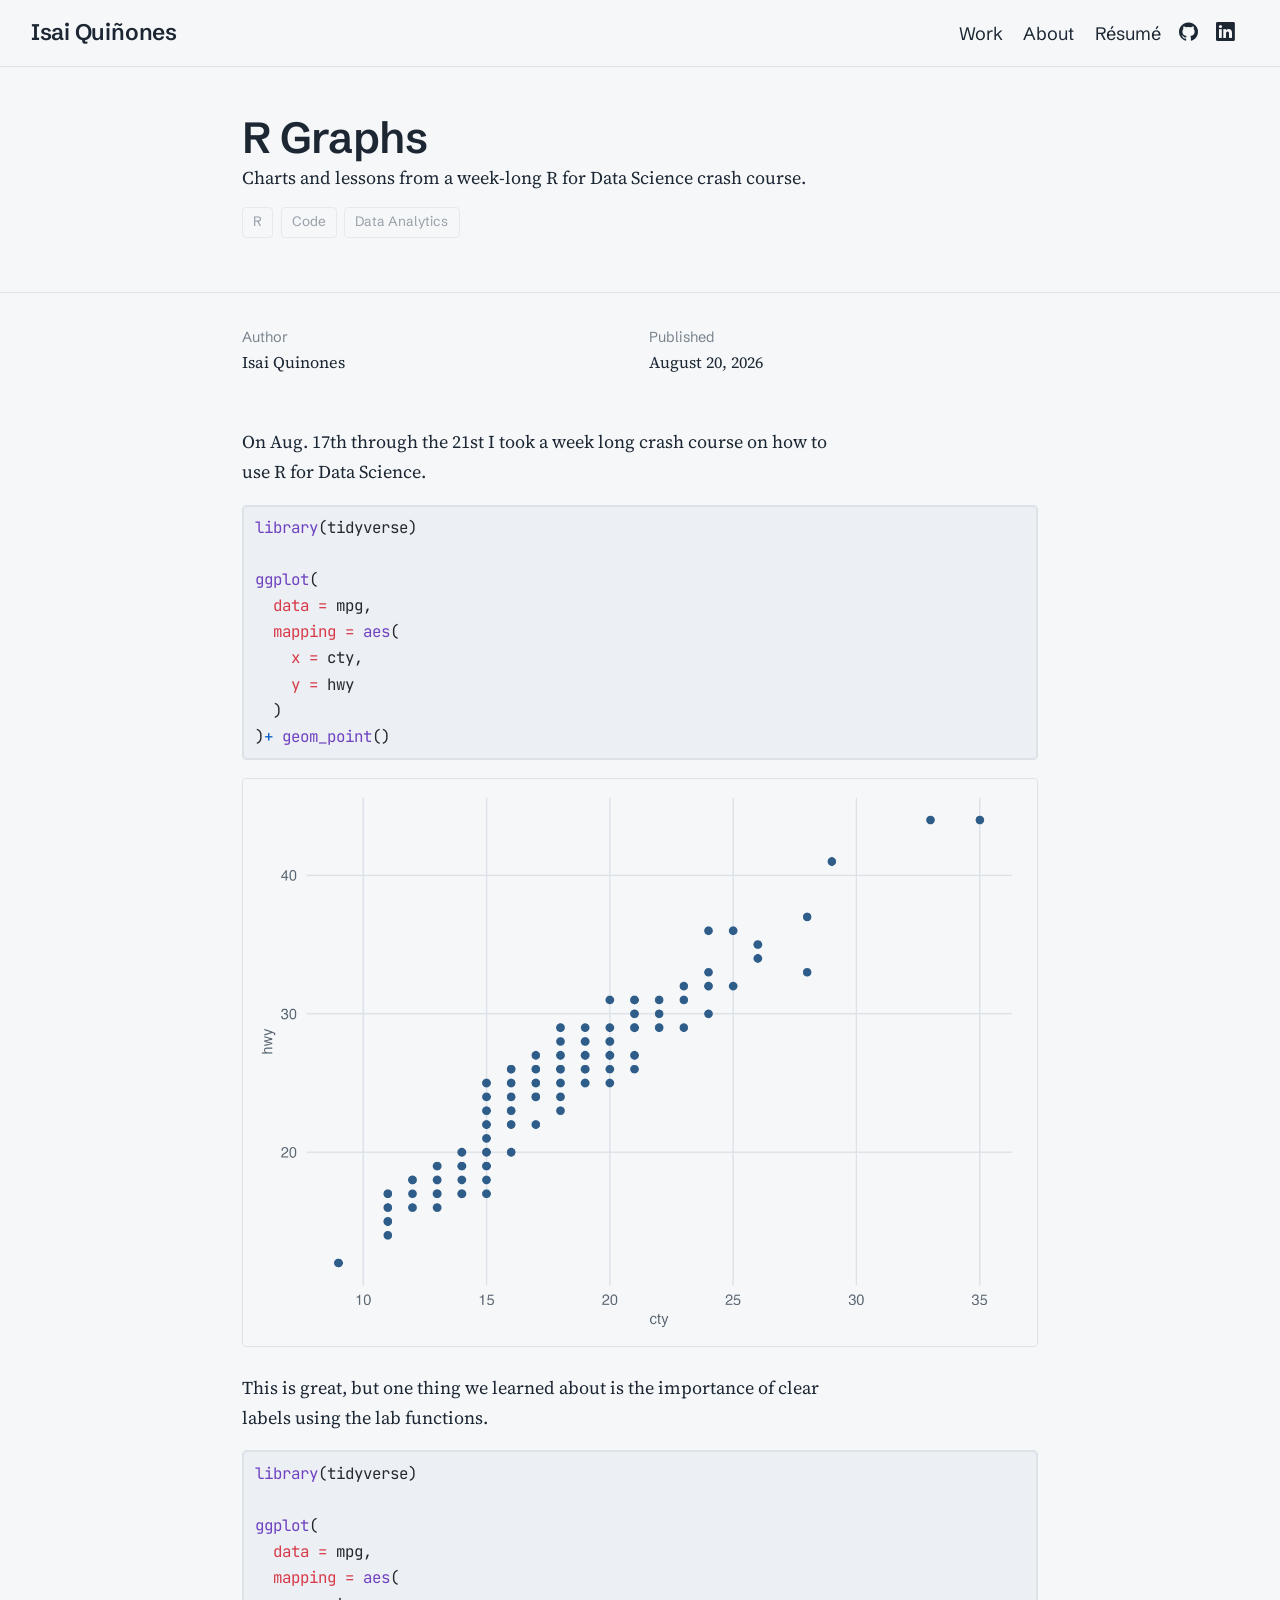
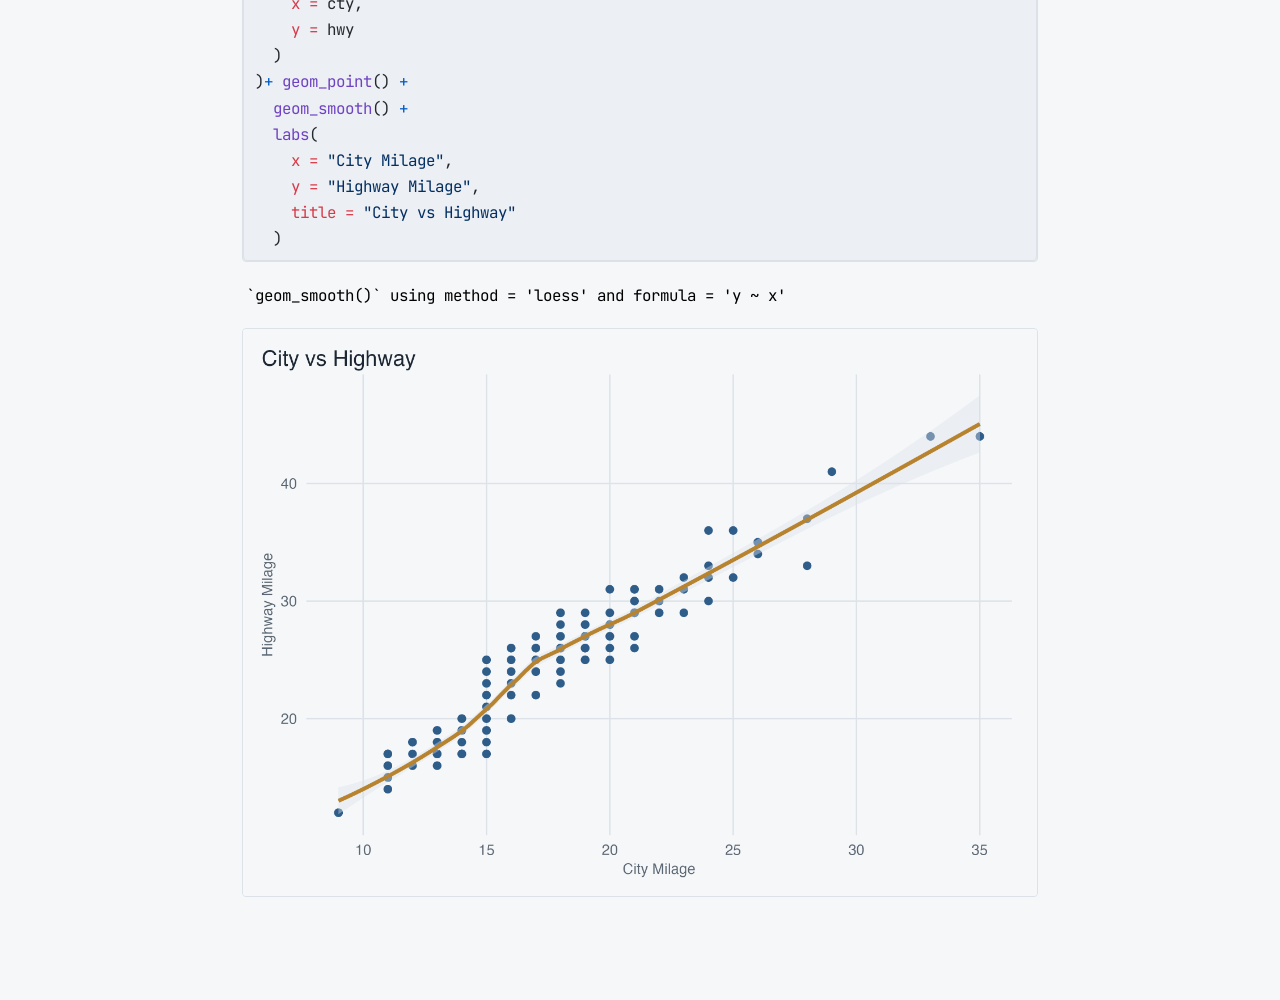
==== commit 35f71c97: "Add resume and headshot images; update index and styles for portfolio" ====
--- a/docs/posts/cool_ggplot_work/index.html
+++ b/docs/posts/cool_ggplot_work/index.html
@@ -83,7 +83,7 @@
 <link href="../../site_libs/quarto-html/quarto-syntax-highlighting-2411b9424b0e2cbcb467ea465e37b99a.css" rel="stylesheet" id="quarto-text-highlighting-styles">
 <script src="../../site_libs/bootstrap/bootstrap.min.js"></script>
 <link href="../../site_libs/bootstrap/bootstrap-icons.css" rel="stylesheet">
-<link href="../../site_libs/bootstrap/bootstrap-251522a10a99fb512a2999945799fde2.min.css" rel="stylesheet" append-hash="true" id="quarto-bootstrap" data-mode="light">
+<link href="../../site_libs/bootstrap/bootstrap-cd25dc7f130f3cdbfec618ea6212c065.min.css" rel="stylesheet" append-hash="true" id="quarto-bootstrap" data-mode="light">
 <script id="quarto-search-options" type="application/json">{
   "location": "navbar",
   "copy-button": false,
@@ -140,6 +140,10 @@
   <li class="nav-item">
     <a class="nav-link" href="../../about.html"> 
 <span class="menu-text">About</span></a>
+  </li>  
+  <li class="nav-item">
+    <a class="nav-link" href="../../files/Isai-Quinones-Resume.pdf" target="_blank"> 
+<span class="menu-text">Résumé</span></a>
   </li>  
   <li class="nav-item compact">
     <a class="nav-link" href="https://github.com/iquinones2"> <i class="bi bi-github" role="img" aria-label="GitHub">
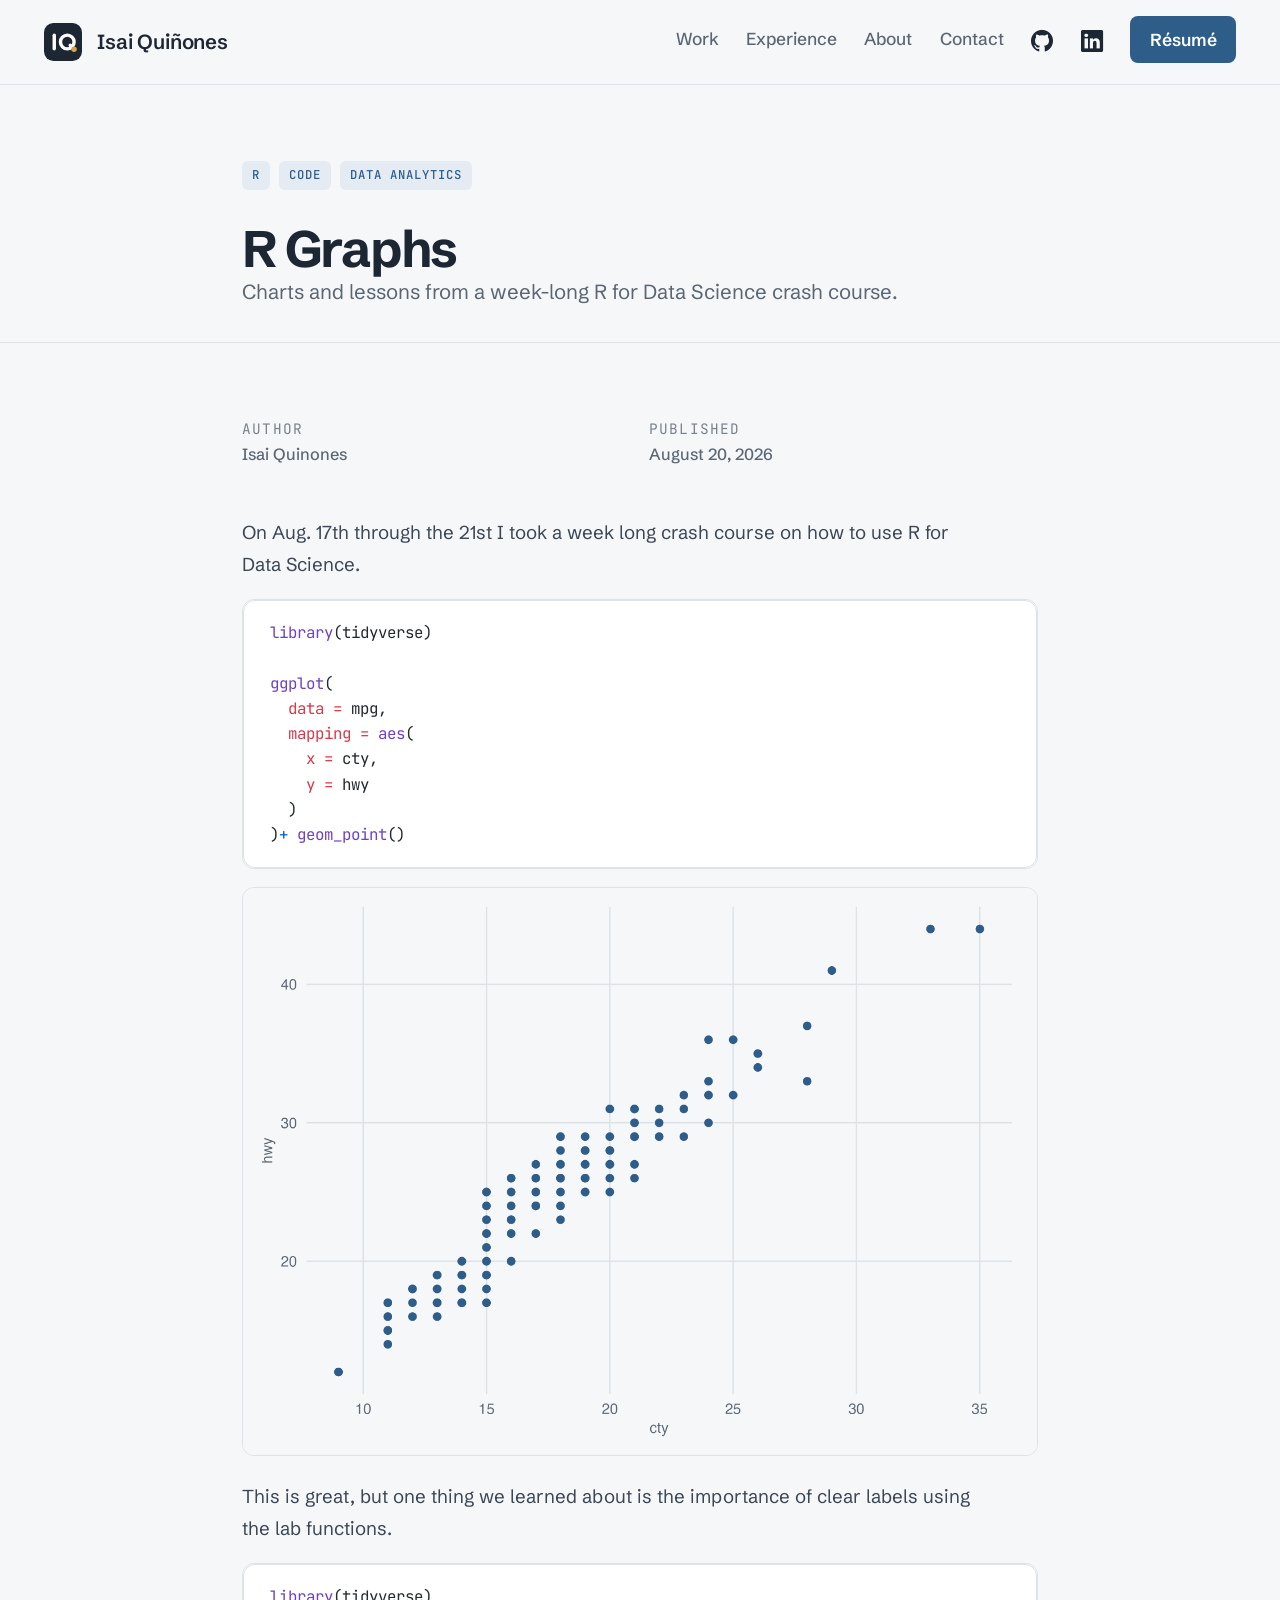
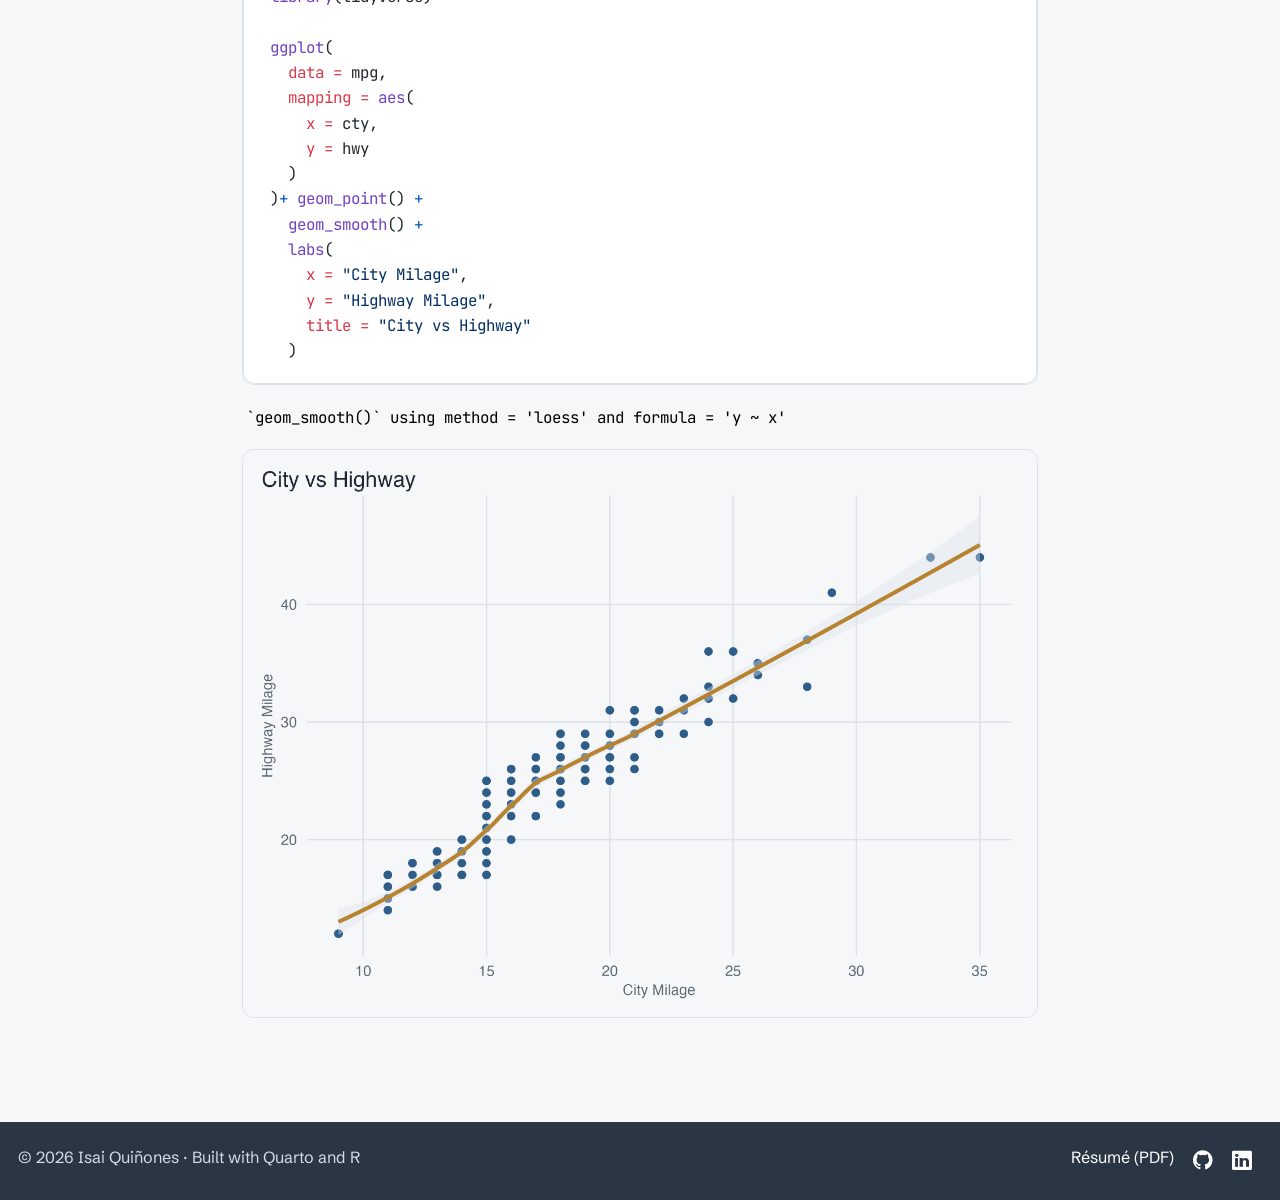
==== commit 8a7fb02d: "Enhance SCSS styles for improved typography, layout, and responsiveness; update color palette and bu" ====
--- a/docs/posts/cool_ggplot_work/index.html
+++ b/docs/posts/cool_ggplot_work/index.html
@@ -69,34 +69,19 @@
 
 <script src="../../site_libs/quarto-nav/quarto-nav.js"></script>
 <script src="../../site_libs/quarto-nav/headroom.min.js"></script>
+<link href="../../images/iq-mark.svg" rel="icon" type="image/svg+xml">
 <script src="../../site_libs/clipboard/clipboard.min.js"></script>
-<script src="../../site_libs/quarto-search/autocomplete.umd.js"></script>
-<script src="../../site_libs/quarto-search/fuse.min.js"></script>
-<script src="../../site_libs/quarto-search/quarto-search.js"></script>
-<meta name="quarto:offset" content="../../">
 <script src="../../site_libs/quarto-html/quarto.js" type="module"></script>
 <script src="../../site_libs/quarto-html/tabsets/tabsets.js" type="module"></script>
 <script src="../../site_libs/quarto-html/popper.min.js"></script>
 <script src="../../site_libs/quarto-html/tippy.umd.min.js"></script>
 <script src="../../site_libs/quarto-html/anchor.min.js"></script>
 <link href="../../site_libs/quarto-html/tippy.css" rel="stylesheet">
-<link href="../../site_libs/quarto-html/quarto-syntax-highlighting-2411b9424b0e2cbcb467ea465e37b99a.css" rel="stylesheet" id="quarto-text-highlighting-styles">
+<link href="../../site_libs/quarto-html/quarto-syntax-highlighting-d5e46415c29d9d8c13eb6bbdb046d278.css" rel="stylesheet" id="quarto-text-highlighting-styles">
 <script src="../../site_libs/bootstrap/bootstrap.min.js"></script>
 <link href="../../site_libs/bootstrap/bootstrap-icons.css" rel="stylesheet">
-<link href="../../site_libs/bootstrap/bootstrap-cd25dc7f130f3cdbfec618ea6212c065.min.css" rel="stylesheet" append-hash="true" id="quarto-bootstrap" data-mode="light">
+<link href="../../site_libs/bootstrap/bootstrap-efeacd19a01ba771227c3dee67bd45b4.min.css" rel="stylesheet" append-hash="true" id="quarto-bootstrap" data-mode="light">
 <script id="quarto-search-options" type="application/json">{
-  "location": "navbar",
-  "copy-button": false,
-  "collapse-after": 3,
-  "panel-placement": "end",
-  "type": "overlay",
-  "limit": 50,
-  "keyboard-shortcut": [
-    "f",
-    "/",
-    "s"
-  ],
-  "show-item-context": false,
   "language": {
     "search-no-results-text": "No results",
     "search-matching-documents-text": "matching documents",
@@ -123,27 +108,34 @@
     <nav class="navbar navbar-expand-lg " data-bs-theme="dark">
       <div class="navbar-container container-fluid">
       <div class="navbar-brand-container mx-auto">
+    <a href="../../index.html" class="navbar-brand navbar-brand-logo">
+    <img src="../../images/iq-mark.svg" alt="IQ monogram" class="navbar-logo light-content">
+    <img src="../../images/iq-mark.svg" alt="IQ monogram" class="navbar-logo dark-content">
+    </a>
     <a class="navbar-brand" href="../../index.html">
     <span class="navbar-title">Isai Quiñones</span>
     </a>
   </div>
-            <div id="quarto-search" class="" title="Search"></div>
           <button class="navbar-toggler" type="button" data-bs-toggle="collapse" data-bs-target="#navbarCollapse" aria-controls="navbarCollapse" role="menu" aria-expanded="false" aria-label="Toggle navigation" onclick="if (window.quartoToggleHeadroom) { window.quartoToggleHeadroom(); }">
   <span class="navbar-toggler-icon"></span>
 </button>
           <div class="collapse navbar-collapse" id="navbarCollapse">
             <ul class="navbar-nav navbar-nav-scroll ms-auto">
   <li class="nav-item">
-    <a class="nav-link" href="../../index.html"> 
+    <a class="nav-link" href="../../index.html#work"> 
 <span class="menu-text">Work</span></a>
+  </li>  
+  <li class="nav-item">
+    <a class="nav-link" href="../../index.html#experience"> 
+<span class="menu-text">Experience</span></a>
   </li>  
   <li class="nav-item">
     <a class="nav-link" href="../../about.html"> 
 <span class="menu-text">About</span></a>
   </li>  
   <li class="nav-item">
-    <a class="nav-link" href="../../files/Isai-Quinones-Resume.pdf" target="_blank"> 
-<span class="menu-text">Résumé</span></a>
+    <a class="nav-link" href="../../index.html#contact"> 
+<span class="menu-text">Contact</span></a>
   </li>  
   <li class="nav-item compact">
     <a class="nav-link" href="https://github.com/iquinones2"> <i class="bi bi-github" role="img" aria-label="GitHub">
@@ -154,6 +146,10 @@
     <a class="nav-link" href="https://www.linkedin.com/in/isai-quinones-a147b42b8"> <i class="bi bi-linkedin" role="img" aria-label="LinkedIn">
 </i> 
 <span class="menu-text"></span></a>
+  </li>  
+  <li class="nav-item">
+    <a class="nav-link" href="../../files/Isai-Quinones-Resume.pdf" target="_blank"> 
+<span class="menu-text">Résumé</span></a>
   </li>  
 </ul>
           </div> <!-- /navcollapse -->
@@ -664,6 +660,37 @@
   });
   </script>
 </div> <!-- /content -->
+<footer class="footer">
+  <div class="nav-footer">
+    <div class="nav-footer-left">
+<p>© 2026 Isai Quiñones · Built with Quarto and R</p>
+</div>   
+    <div class="nav-footer-center">
+      &nbsp;
+    </div>
+    <div class="nav-footer-right">
+      <ul class="footer-items list-unstyled">
+    <li class="nav-item">
+    <a class="nav-link" href="../../files/Isai-Quinones-Resume.pdf" target="_blank">
+<p>Résumé (PDF)</p>
+</a>
+  </li>  
+    <li class="nav-item compact">
+    <a class="nav-link" href="https://github.com/iquinones2">
+      <i class="bi bi-github" role="img" aria-label="GitHub">
+</i> 
+    </a>
+  </li>  
+    <li class="nav-item compact">
+    <a class="nav-link" href="https://www.linkedin.com/in/isai-quinones-a147b42b8">
+      <i class="bi bi-linkedin" role="img" aria-label="LinkedIn">
+</i> 
+    </a>
+  </li>  
+</ul>
+    </div>
+  </div>
+</footer>
 
 
 
--- a/docs/site_libs/quarto-html/quarto-syntax-highlighting-d5e46415c29d9d8c13eb6bbdb046d278.css
+++ b/docs/site_libs/quarto-html/quarto-syntax-highlighting-d5e46415c29d9d8c13eb6bbdb046d278.css
@@ -0,0 +1,210 @@
+/* quarto syntax highlight colors */
+:root {
+  --quarto-hl-al-color: #ff5555;
+  --quarto-hl-an-color: #6a737d;
+  --quarto-hl-at-color: #d73a49;
+  --quarto-hl-bn-color: #005cc5;
+  --quarto-hl-bu-color: #d73a49;
+  --quarto-hl-ch-color: #032f62;
+  --quarto-hl-co-color: #6a737d;
+  --quarto-hl-cv-color: #6a737d;
+  --quarto-hl-cn-color: #005cc5;
+  --quarto-hl-cf-color: #d73a49;
+  --quarto-hl-dt-color: #d73a49;
+  --quarto-hl-dv-color: #005cc5;
+  --quarto-hl-do-color: #6a737d;
+  --quarto-hl-er-color: #ff5555;
+  --quarto-hl-ex-color: #d73a49;
+  --quarto-hl-fl-color: #005cc5;
+  --quarto-hl-fu-color: #6f42c1;
+  --quarto-hl-im-color: #032f62;
+  --quarto-hl-in-color: #6a737d;
+  --quarto-hl-kw-color: #d73a49;
+  --quarto-hl-op-color: #24292e;
+  --quarto-hl-pp-color: #d73a49;
+  --quarto-hl-re-color: #6a737d;
+  --quarto-hl-sc-color: #005cc5;
+  --quarto-hl-ss-color: #032f62;
+  --quarto-hl-st-color: #032f62;
+  --quarto-hl-va-color: #e36209;
+  --quarto-hl-vs-color: #032f62;
+  --quarto-hl-wa-color: #ff5555;
+}
+
+/* other quarto variables */
+:root {
+  --quarto-font-monospace: "JetBrains Mono", ui-monospace, SFMono-Regular, Menlo, monospace;
+}
+
+/* syntax highlight based on Pandoc's rules */
+pre > code.sourceCode > span {
+  color: #24292e;
+}
+
+code.sourceCode > span {
+  color: #24292e;
+}
+
+div.sourceCode,
+div.sourceCode pre.sourceCode {
+  color: #24292e;
+}
+
+/* Normal */
+code span {
+  color: #24292e;
+}
+
+/* Alert */
+code span.al {
+  font-weight: bold;
+  color: #ff5555;
+}
+
+/* Annotation */
+code span.an {
+  color: #6a737d;
+}
+
+/* Attribute */
+code span.at {
+  color: #d73a49;
+}
+
+/* BaseN */
+code span.bn {
+  color: #005cc5;
+}
+
+/* BuiltIn */
+code span.bu {
+  color: #d73a49;
+}
+
+/* ControlFlow */
+code span.cf {
+  color: #d73a49;
+}
+
+/* Char */
+code span.ch {
+  color: #032f62;
+}
+
+/* Constant */
+code span.cn {
+  color: #005cc5;
+}
+
+/* Comment */
+code span.co {
+  color: #6a737d;
+}
+
+/* CommentVar */
+code span.cv {
+  color: #6a737d;
+}
+
+/* Documentation */
+code span.do {
+  color: #6a737d;
+}
+
+/* DataType */
+code span.dt {
+  color: #d73a49;
+}
+
+/* DecVal */
+code span.dv {
+  color: #005cc5;
+}
+
+/* Error */
+code span.er {
+  color: #ff5555;
+  text-decoration: underline;
+}
+
+/* Extension */
+code span.ex {
+  font-weight: bold;
+  color: #d73a49;
+}
+
+/* Float */
+code span.fl {
+  color: #005cc5;
+}
+
+/* Function */
+code span.fu {
+  color: #6f42c1;
+}
+
+/* Import */
+code span.im {
+  color: #032f62;
+}
+
+/* Information */
+code span.in {
+  color: #6a737d;
+}
+
+/* Keyword */
+code span.kw {
+  color: #d73a49;
+}
+
+/* Operator */
+code span.op {
+  color: #24292e;
+}
+
+/* Preprocessor */
+code span.pp {
+  color: #d73a49;
+}
+
+/* RegionMarker */
+code span.re {
+  color: #6a737d;
+}
+
+/* SpecialChar */
+code span.sc {
+  color: #005cc5;
+}
+
+/* SpecialString */
+code span.ss {
+  color: #032f62;
+}
+
+/* String */
+code span.st {
+  color: #032f62;
+}
+
+/* Variable */
+code span.va {
+  color: #e36209;
+}
+
+/* VerbatimString */
+code span.vs {
+  color: #032f62;
+}
+
+/* Warning */
+code span.wa {
+  color: #ff5555;
+}
+
+.prevent-inlining {
+  content: "</";
+}
+
+/*# sourceMappingURL=769c80916b008ea985ef74c15b35719a.css.map */
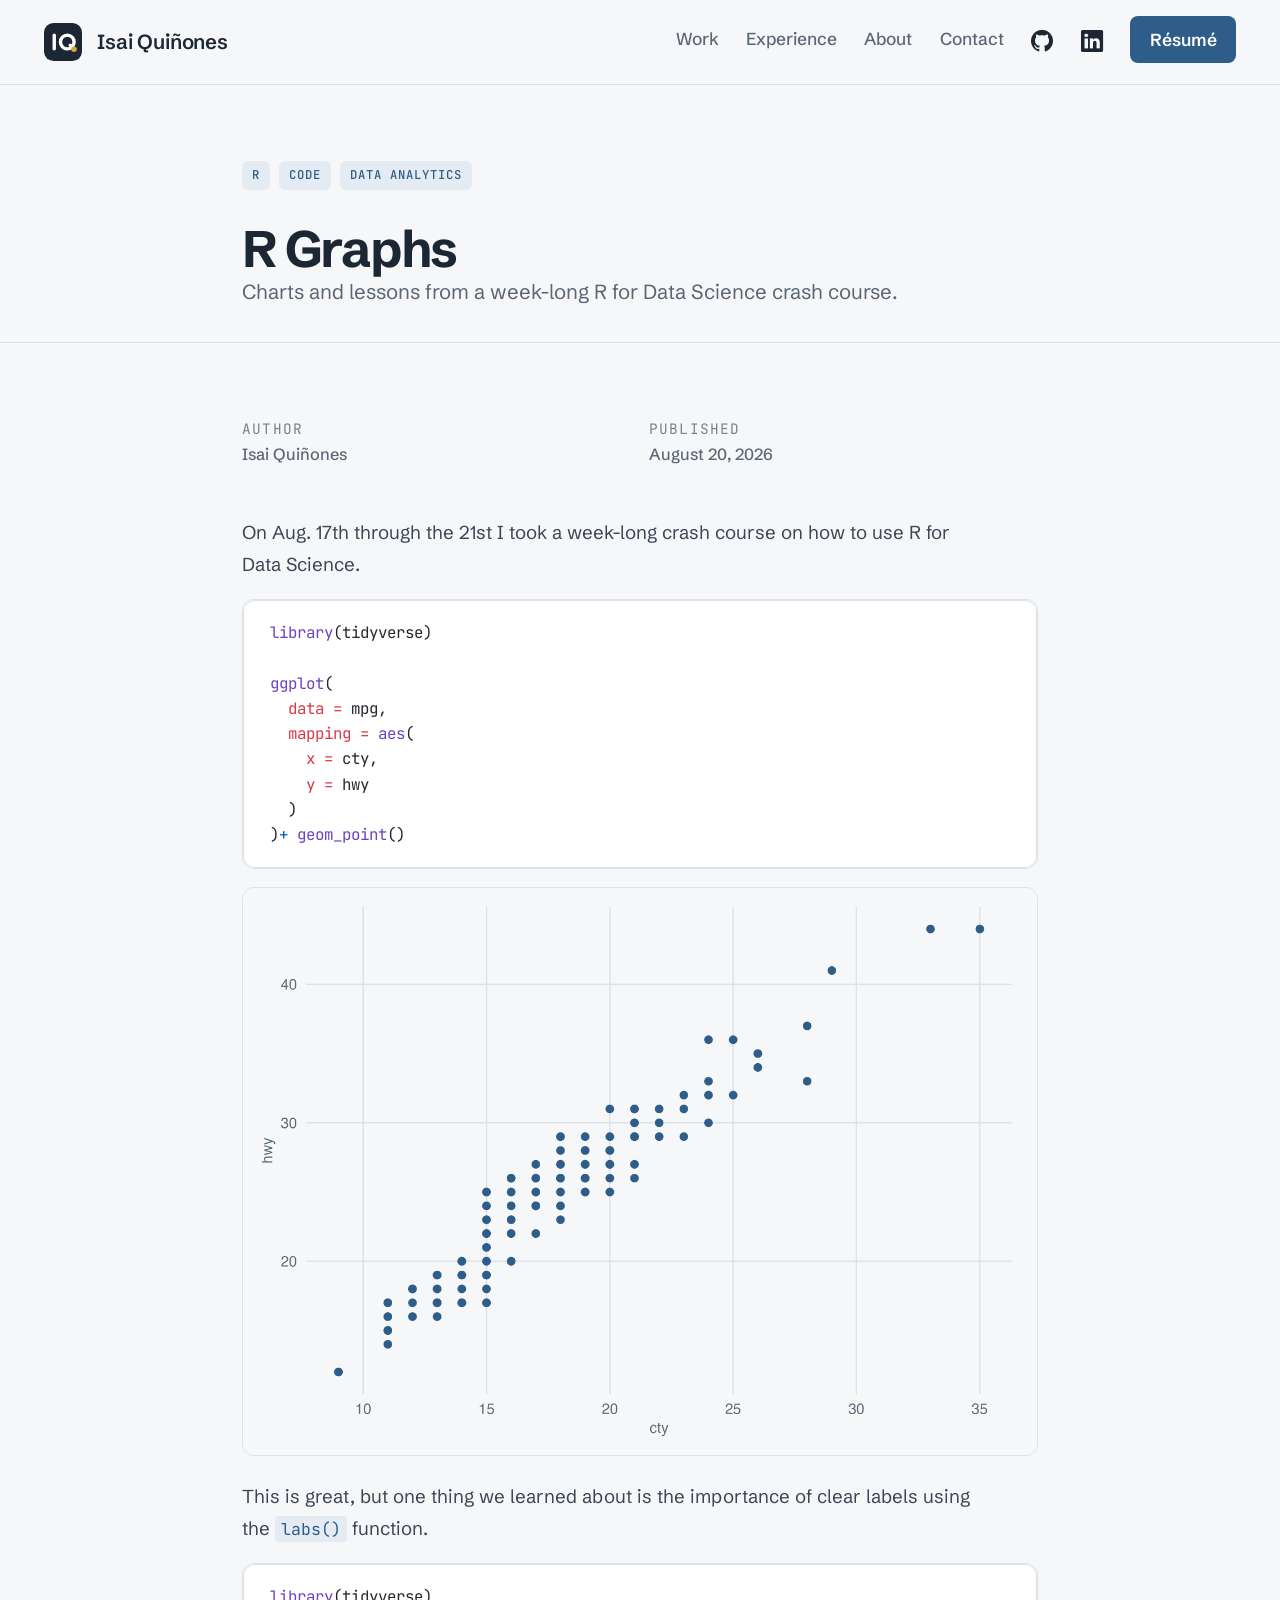
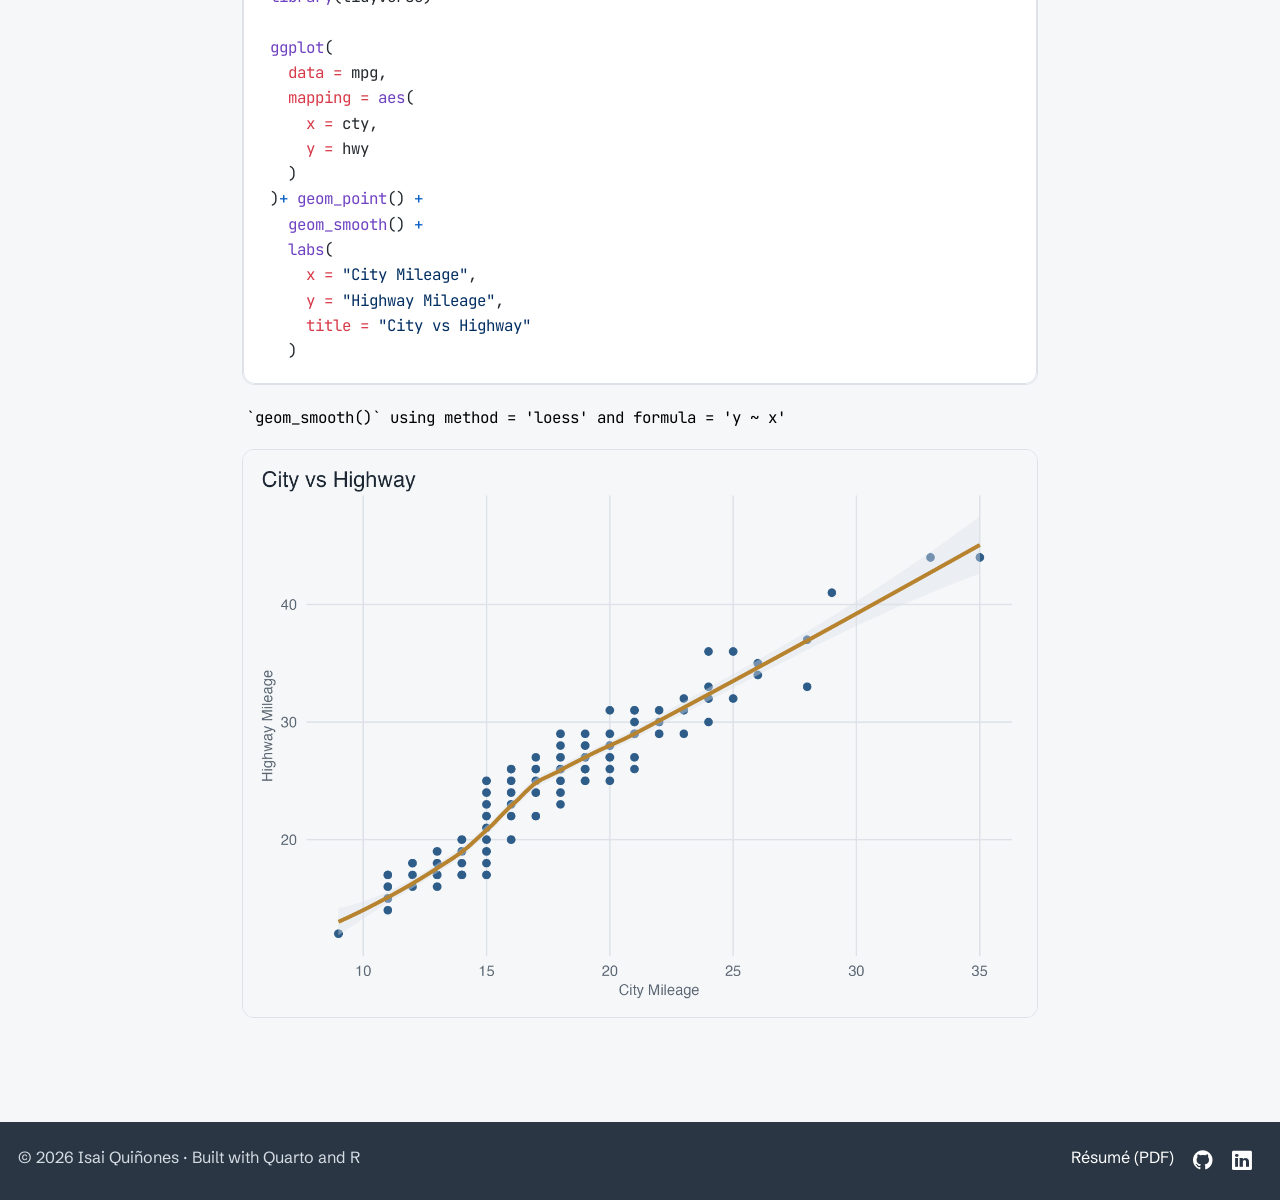
==== commit cda55b40: "Refactor portfolio website: remove unused JavaScript, add sitemap, update index and post metadata, a" ====
--- a/docs/posts/cool_ggplot_work/index.html
+++ b/docs/posts/cool_ggplot_work/index.html
@@ -6,7 +6,7 @@
 
 <meta name="viewport" content="width=device-width, initial-scale=1.0, user-scalable=yes">
 
-<meta name="author" content="Isai Quinones">
+<meta name="author" content="Isai Quiñones">
 <meta name="dcterms.date" content="2026-08-20">
 <meta name="description" content="Charts and lessons from a week-long R for Data Science crash course.">
 
@@ -99,6 +99,20 @@
 
 
 <link rel="stylesheet" href="../../styles.css">
+<meta property="og:title" content="R Graphs – Isai Quiñones">
+<meta property="og:description" content="Charts and lessons from a week-long R for Data Science crash course.">
+<meta property="og:image" content="https://iquinones2.github.io/R-Data-Science-Portfolio/posts/cool_ggplot_work/index_files/figure-html/MPG in city vs highway-1.png">
+<meta property="og:site_name" content="Isai Quiñones">
+<meta property="og:image:alt" content="Scatterplot of city versus highway fuel economy in miles per gallon for cars in the mpg dataset, showing that cars with better city mileage also get better highway mileage.">
+<meta property="og:image:height" content="2000">
+<meta property="og:image:width" content="2800">
+<meta name="twitter:title" content="R Graphs – Isai Quiñones">
+<meta name="twitter:description" content="Charts and lessons from a week-long R for Data Science crash course.">
+<meta name="twitter:image" content="https://iquinones2.github.io/R-Data-Science-Portfolio/posts/cool_ggplot_work/index_files/figure-html/MPG in city vs highway-1.png">
+<meta name="twitter:image:alt" content="Scatterplot of city versus highway fuel economy in miles per gallon for cars in the mpg dataset, showing that cars with better city mileage also get better highway mileage.">
+<meta name="twitter:image-height" content="2000">
+<meta name="twitter:image-width" content="2800">
+<meta name="twitter:card" content="summary_large_image">
 </head>
 
 <body class="nav-fixed fullcontent quarto-light">
@@ -182,7 +196,7 @@
       <div>
       <div class="quarto-title-meta-heading">Author</div>
       <div class="quarto-title-meta-contents">
-               <p>Isai Quinones </p>
+               <p>Isai Quiñones </p>
             </div>
     </div>
       
@@ -208,7 +222,7 @@
 
 
 
-<p>On Aug.&nbsp;17th through the 21st I took a week long crash course on how to use R for Data Science.</p>
+<p>On Aug.&nbsp;17th through the 21st I took a week-long crash course on how to use R for Data Science.</p>
 <div class="cell">
 <div class="code-copy-outer-scaffold"><div class="sourceCode cell-code" id="cb1"><pre class="sourceCode r code-with-copy"><code class="sourceCode r"><span id="cb1-1"><a href="#cb1-1" aria-hidden="true" tabindex="-1"></a><span class="fu">library</span>(tidyverse)</span>
 <span id="cb1-2"><a href="#cb1-2" aria-hidden="true" tabindex="-1"></a></span>
@@ -222,12 +236,12 @@
 <div class="cell-output-display">
 <div>
 <figure class="figure">
-<p><img src="index_files/figure-html/MPG in city vs highway-1.png" class="img-fluid figure-img" width="1400"></p>
+<p><img src="index_files/figure-html/MPG in city vs highway-1.png" class="img-fluid figure-img" alt="Scatterplot of city versus highway fuel economy in miles per gallon for cars in the mpg dataset, showing that cars with better city mileage also get better highway mileage." width="1400"></p>
 </figure>
 </div>
 </div>
 </div>
-<p>This is great, but one thing we learned about is the importance of clear labels using the lab functions.</p>
+<p>This is great, but one thing we learned about is the importance of clear labels using the <code>labs()</code> function.</p>
 <div class="cell">
 <div class="code-copy-outer-scaffold"><div class="sourceCode cell-code" id="cb2"><pre class="sourceCode r code-with-copy"><code class="sourceCode r"><span id="cb2-1"><a href="#cb2-1" aria-hidden="true" tabindex="-1"></a><span class="fu">library</span>(tidyverse)</span>
 <span id="cb2-2"><a href="#cb2-2" aria-hidden="true" tabindex="-1"></a></span>
@@ -240,8 +254,8 @@
 <span id="cb2-9"><a href="#cb2-9" aria-hidden="true" tabindex="-1"></a>)<span class="sc">+</span> <span class="fu">geom_point</span>() <span class="sc">+</span> </span>
 <span id="cb2-10"><a href="#cb2-10" aria-hidden="true" tabindex="-1"></a>  <span class="fu">geom_smooth</span>() <span class="sc">+</span> </span>
 <span id="cb2-11"><a href="#cb2-11" aria-hidden="true" tabindex="-1"></a>  <span class="fu">labs</span>(</span>
-<span id="cb2-12"><a href="#cb2-12" aria-hidden="true" tabindex="-1"></a>    <span class="at">x =</span> <span class="st">"City Milage"</span>,</span>
-<span id="cb2-13"><a href="#cb2-13" aria-hidden="true" tabindex="-1"></a>    <span class="at">y =</span> <span class="st">"Highway Milage"</span>, </span>
+<span id="cb2-12"><a href="#cb2-12" aria-hidden="true" tabindex="-1"></a>    <span class="at">x =</span> <span class="st">"City Mileage"</span>,</span>
+<span id="cb2-13"><a href="#cb2-13" aria-hidden="true" tabindex="-1"></a>    <span class="at">y =</span> <span class="st">"Highway Mileage"</span>, </span>
 <span id="cb2-14"><a href="#cb2-14" aria-hidden="true" tabindex="-1"></a>    <span class="at">title =</span> <span class="st">"City vs Highway"</span></span>
 <span id="cb2-15"><a href="#cb2-15" aria-hidden="true" tabindex="-1"></a>  )</span></code></pre></div><button title="Copy to Clipboard" class="code-copy-button"><i class="bi"></i></button></div>
 <div class="cell-output cell-output-stderr">
@@ -250,7 +264,7 @@
 <div class="cell-output-display">
 <div>
 <figure class="figure">
-<p><img src="index_files/figure-html/c2-1.png" class="img-fluid figure-img" width="1400"></p>
+<p><img src="index_files/figure-html/c2-1.png" class="img-fluid figure-img" alt="The same city versus highway mileage scatterplot with a smoothed trend line rising from left to right, an axis label on each axis, and the title City vs Highway." width="1400"></p>
 </figure>
 </div>
 </div>
@@ -332,7 +346,7 @@
     }
       var localhostRegex = new RegExp(/^(?:http|https):\/\/localhost\:?[0-9]*\//);
       var mailtoRegex = new RegExp(/^mailto:/);
-        var filterRegex = new RegExp('/' + window.location.host + '/');
+        var filterRegex = new RegExp("https:\/\/iquinones2\.github\.io\/R-Data-Science-Portfolio\/");
       var isInternal = (href) => {
           return filterRegex.test(href) || localhostRegex.test(href) || mailtoRegex.test(href);
       }
